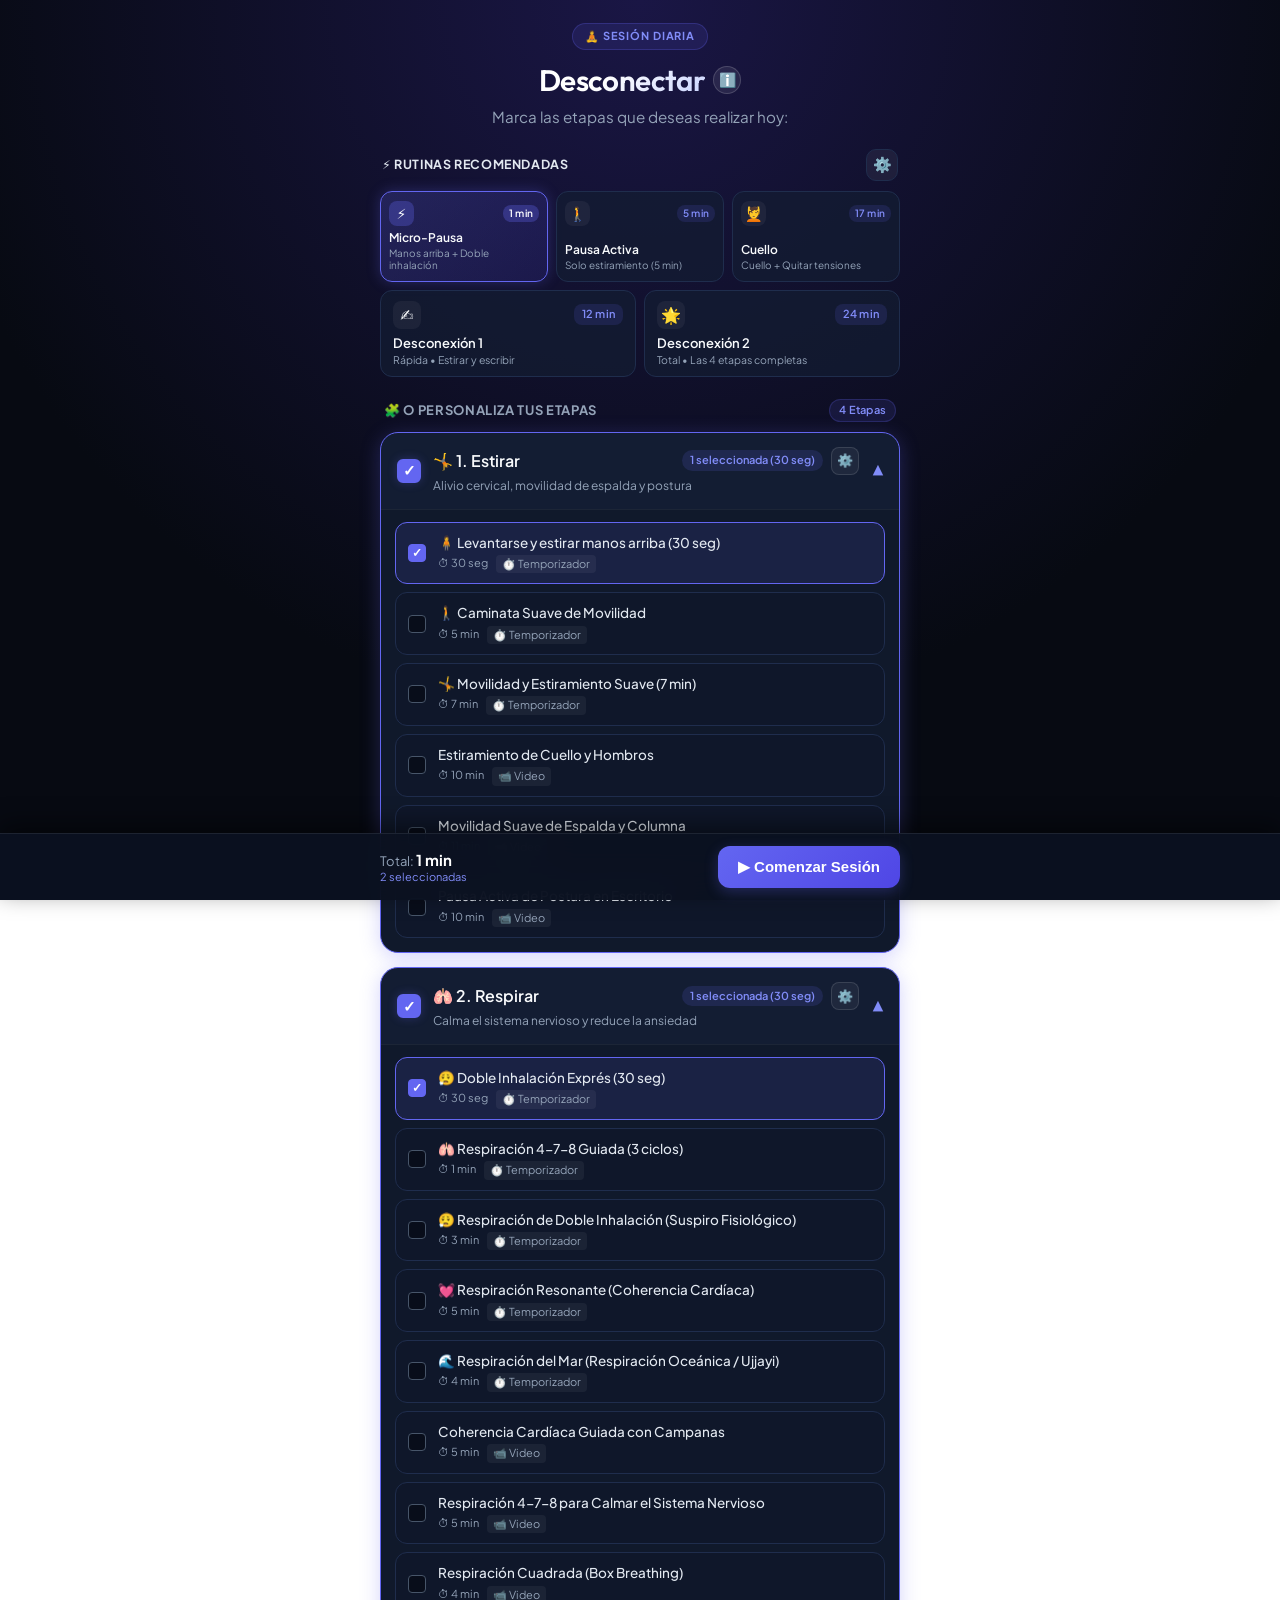
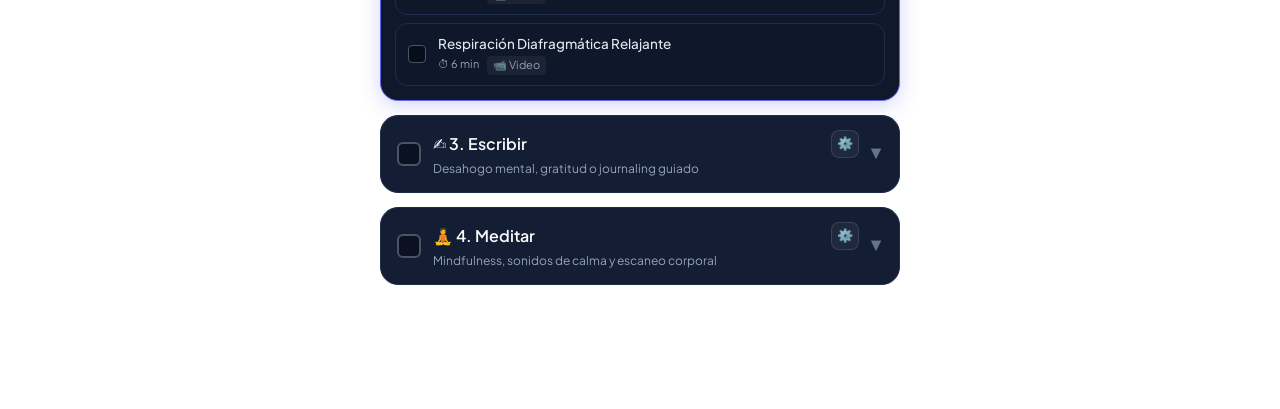
==== App_desconectar.html @ 794120a4 "v3 3 columnas + titulo" ====
<!DOCTYPE html>
<html lang="es">
<head>
  <meta charset="UTF-8">
  <meta name="viewport" content="width=device-width, initial-scale=1.0, maximum-scale=1.0, user-scalable=no">
  <!-- Política de Referrer para evitar el Error 153 de YouTube -->
  <meta name="referrer" content="strict-origin-when-cross-origin">
  <title>Desconectar • Rutina en 4 Etapas</title>
  
  <!-- Progressive Web App (PWA) Manifest & Metas -->
  <link rel="manifest" href="manifest.json">
  <meta name="theme-color" content="#6366f1">
  <meta name="mobile-web-app-capable" content="yes">
  <meta name="application-name" content="Desconectar">
  
  <!-- Soporte iOS Safari PWA -->
  <meta name="apple-mobile-web-app-capable" content="yes">
  <meta name="apple-mobile-web-app-status-bar-style" content="black-translucent">
  <meta name="apple-mobile-web-app-title" content="Desconectar">
  <link rel="apple-touch-icon" href="icons/icon-192.png">
  <link rel="icon" type="image/svg+xml" href="icons/icon.svg">
  <link rel="alternate icon" type="image/png" href="icons/icon-192.png">
  
  <!-- Fuentes Google -->
  <link rel="preconnect" href="https://fonts.googleapis.com">
  <link rel="preconnect" href="https://fonts.gstatic.com" crossorigin>
  <link href="https://fonts.googleapis.com/css2?family=Outfit:wght@500;600;700&family=Plus+Jakarta+Sans:wght@400;500;600;700&display=swap" rel="stylesheet">
  
  <!-- Estilos Mobile First -->
  <link rel="stylesheet" href="styles.css">
</head>
<body>

  <div class="app-container">

    <!-- AVISO DE PROTOCOLO LOCAL (PREVIENE ERROR 153) -->
    <div id="protocol-banner" class="banner-warning">
      <strong>💡 Tip para YouTube sin Error 153:</strong>
      <div style="margin-top: 3px;">
        Para reproducir videos sin bloqueos, inicia la app desde <code>iniciar_app.bat</code> (servidor en <code>http://localhost:3000</code>).
      </div>
    </div>

    <!-- PASO 1: CONSTRUCTOR EN 4 ETAPAS (MOBILE FIRST) -->
    <div id="builder-section">
      <div class="header">
        <div class="header-badge">🧘 Sesión Diaria</div>
        <div class="header-title-row">
          <h1>Desconectar</h1>
          <button class="btn-info-circle" onclick="openScientificInfoModal()" title="¿Por qué desconectar así? Conoce la ciencia" aria-label="Información científica">ℹ️</button>
        </div>
        <p>Marca las etapas que deseas realizar hoy:</p>
      </div>

      <!-- SECCIÓN DE RECOMENDACIONES (PRESETS RÁPIDOS) -->
      <div class="presets-box">
        <div class="presets-header">
          <span class="presets-title">⚡ Rutinas recomendadas</span>
          <button class="btn-presets-gear" onclick="openManageRoutinesModal()" title="Gestionar y borrar rutinas guardadas" aria-label="Gestionar rutinas">
            ⚙️
          </button>
        </div>
        <div class="presets-grid" id="presets-grid">
          <!-- 1. Micro-Pausa (1 min) -->
          <div class="preset-card preset-col-3 active" onclick="applyPreset('micro')" id="preset-micro">
            <div class="preset-card-top">
              <span class="preset-icon">⚡</span>
              <span class="preset-time-pill">1 min</span>
            </div>
            <div class="preset-card-body">
              <div class="preset-name">Micro-Pausa</div>
              <div class="preset-desc">Manos arriba + Doble inhalación</div>
            </div>
          </div>

          <!-- 2. Pausa Activa (5 min) -->
          <div class="preset-card preset-col-3" onclick="applyPreset('walk')" id="preset-walk">
            <div class="preset-card-top">
              <span class="preset-icon">🚶</span>
              <span class="preset-time-pill">5 min</span>
            </div>
            <div class="preset-card-body">
              <div class="preset-name">Pausa Activa</div>
              <div class="preset-desc">Solo estiramiento (5 min)</div>
            </div>
          </div>

          <!-- 3. Cuello (17 min) -->
          <div class="preset-card preset-col-3" onclick="applyPreset('neck')" id="preset-neck">
            <div class="preset-card-top">
              <span class="preset-icon">💆</span>
              <span class="preset-time-pill">17 min</span>
            </div>
            <div class="preset-card-body">
              <div class="preset-name">Cuello</div>
              <div class="preset-desc">Cuello + Quitar tensiones</div>
            </div>
          </div>

          <!-- 4. Desconexión 1 (12 min) -->
          <div class="preset-card preset-col-2" onclick="applyPreset('quick_disconnect')" id="preset-quick_disconnect">
            <div class="preset-card-top">
              <span class="preset-icon">✍️</span>
              <span class="preset-time-pill">12 min</span>
            </div>
            <div class="preset-card-body">
              <div class="preset-name">Desconexión 1</div>
              <div class="preset-desc">Rápida • Estirar y escribir</div>
            </div>
          </div>

          <!-- 5. Desconexión 2 (24 min) -->
          <div class="preset-card preset-col-2" onclick="applyPreset('complete')" id="preset-complete">
            <div class="preset-card-top">
              <span class="preset-icon">🌟</span>
              <span class="preset-time-pill">24 min</span>
            </div>
            <div class="preset-card-body">
              <div class="preset-name">Desconexión 2</div>
              <div class="preset-desc">Total • Las 4 etapas completas</div>
            </div>
          </div>

          <!-- CONTENEDOR DINÁMICO DE RUTINAS PERSONALIZADAS -->
          <div id="custom-presets-container" style="display: contents;"></div>
        </div>
      </div>

      <!-- SECCIÓN: CONFIGURACIÓN PASO A PASO -->
      <div class="stages-section-header">
        <div class="stages-section-title-wrap">
          <span class="stages-section-title">🧩 O personaliza tus etapas</span>
        </div>
        <span class="stages-section-badge">4 Etapas</span>
      </div>

      <!-- Las 4 Etapas en orden estricto -->
      <div class="stages-list">

        <!-- ETAPA 1: ESTIRAR -->
        <div class="stage-card" id="card-stage-estirar">
          <div class="stage-header" onclick="toggleStage('estirar')">
            <input type="checkbox" class="stage-checkbox" id="check-stage-estirar" onclick="event.stopPropagation(); onStageCheckboxClick('estirar')">
            <div class="stage-info">
              <div class="stage-title-row">
                <span class="stage-title">🤸 1. Estirar</span>
                <div class="stage-header-actions">
                  <span class="stage-summary-badge" id="badge-estirar">0 min</span>
                  <button class="stage-gear-btn" onclick="event.stopPropagation(); openStageLibraryModal('estirar')" title="Biblioteca y opciones de Estirar" aria-label="Biblioteca de Estirar">⚙️</button>
                </div>
              </div>
              <div class="stage-desc">Alivio cervical, movilidad de espalda y postura</div>
            </div>
            <span class="chevron-icon">▼</span>
          </div>
          <div class="stage-body">
            <div class="options-list" id="options-estirar"></div>
          </div>
        </div>

        <!-- ETAPA 2: RESPIRAR -->
        <div class="stage-card" id="card-stage-respirar">
          <div class="stage-header" onclick="toggleStage('respirar')">
            <input type="checkbox" class="stage-checkbox" id="check-stage-respirar" onclick="event.stopPropagation(); onStageCheckboxClick('respirar')">
            <div class="stage-info">
              <div class="stage-title-row">
                <span class="stage-title">🫁 2. Respirar</span>
                <div class="stage-header-actions">
                  <span class="stage-summary-badge" id="badge-respirar">0 min</span>
                  <button class="stage-gear-btn" onclick="event.stopPropagation(); openStageLibraryModal('respirar')" title="Biblioteca y opciones de Respirar" aria-label="Biblioteca de Respirar">⚙️</button>
                </div>
              </div>
              <div class="stage-desc">Calma el sistema nervioso y reduce la ansiedad</div>
            </div>
            <span class="chevron-icon">▼</span>
          </div>
          <div class="stage-body">
            <div class="options-list" id="options-respirar"></div>
          </div>
        </div>

        <!-- ETAPA 3: ESCRIBIR (HÍBRIDO: BLOC ZEN O VIDEO) -->
        <div class="stage-card" id="card-stage-escribir">
          <div class="stage-header" onclick="toggleStage('escribir')">
            <input type="checkbox" class="stage-checkbox" id="check-stage-escribir" onclick="event.stopPropagation(); onStageCheckboxClick('escribir')">
            <div class="stage-info">
              <div class="stage-title-row">
                <span class="stage-title">✍️ 3. Escribir</span>
                <div class="stage-header-actions">
                  <span class="stage-summary-badge" id="badge-escribir">0 min</span>
                  <button class="stage-gear-btn" onclick="event.stopPropagation(); openStageLibraryModal('escribir')" title="Biblioteca y opciones de Escribir" aria-label="Biblioteca de Escribir">⚙️</button>
                </div>
              </div>
              <div class="stage-desc">Desahogo mental, gratitud o journaling guiado</div>
            </div>
            <span class="chevron-icon">▼</span>
          </div>
          <div class="stage-body">
            <div class="options-list" id="options-escribir"></div>
          </div>
        </div>

        <!-- ETAPA 4: MEDITAR -->
        <div class="stage-card" id="card-stage-meditar">
          <div class="stage-header" onclick="toggleStage('meditar')">
            <input type="checkbox" class="stage-checkbox" id="check-stage-meditar" onclick="event.stopPropagation(); onStageCheckboxClick('meditar')">
            <div class="stage-info">
              <div class="stage-title-row">
                <span class="stage-title">🧘 4. Meditar</span>
                <div class="stage-header-actions">
                  <span class="stage-summary-badge" id="badge-meditar">0 min</span>
                  <button class="stage-gear-btn" onclick="event.stopPropagation(); openStageLibraryModal('meditar')" title="Biblioteca y opciones de Meditar" aria-label="Biblioteca de Meditar">⚙️</button>
                </div>
              </div>
              <div class="stage-desc">Mindfulness, sonidos de calma y escaneo corporal</div>
            </div>
            <span class="chevron-icon">▼</span>
          </div>
          <div class="stage-body">
            <div class="options-list" id="options-meditar"></div>
          </div>
        </div>

      </div>
    </div>

    <!-- PASO 2: REPRODUCTOR Y ZONA ZEN -->
    <div id="player-section">
      <div class="player-header">
        <div>
          <span id="step-counter" class="badge-step">Etapa 1 de 4</span>
          <h3 id="current-title" style="margin:4px 0 0; font-size:1.15rem; color:#fff;">Cargando...</h3>
        </div>
        <button class="btn btn-secondary" onclick="backToBuilder()" style="padding:6px 10px; font-size:12px;">✕ Salir</button>
      </div>

      <!-- CASO A: REPRODUCTOR DE VIDEO (Estirar, Respirar, Meditar, Video Journaling) -->
      <div class="video-wrapper" id="video-wrapper-box">
        <!-- Overlay de Pausa -->
        <div id="pause-overlay" onclick="togglePlay()">
          <div class="breathing-circle"></div>
          <h3 style="margin:0 0 6px; font-size:1.25rem;">Práctica en pausa</h3>
          <p style="color:var(--text-muted); margin:0 0 16px; font-size:13px; max-width:280px;">
            Inhala calma, exhala tensión. Tómate tu tiempo.
          </p>
          <button class="btn" style="padding:10px 18px; font-size:13px;">▶ Continuar práctica</button>
        </div>

        <!-- Overlay de Transición -->
        <div id="transition-overlay">
          <span style="font-size:11px; background:#3730a3; padding:2px 8px; border-radius:10px; margin-bottom:8px;">✨ Completado</span>
          <h2 id="next-up-text" style="font-size:1.2rem; margin:0 0 14px;">Siguiente etapa...</h2>
          <div style="display:flex; gap:8px;">
            <button class="btn" id="transition-next-btn" onclick="nextStep()" style="padding:9px 16px; font-size:13px;">Empezar ahora ⏭</button>
            <button class="btn btn-secondary" onclick="addBreakTime()" style="padding:9px 12px; font-size:13px;">+30s ⏸</button>
          </div>
        </div>

        <!-- Overlay de Error YouTube -->
        <div id="error-overlay">
          <h4 style="color:#f87171; margin-bottom:6px;">⚠️ Video no disponible</h4>
          <p id="error-desc" style="color:#cbd5e1; font-size:12px; margin-bottom:12px;">
            Este video no permite reproducción embebida o requiere servidor local.
          </p>
          <div style="display:flex; gap:8px;">
            <button class="btn" onclick="skipErrorVideo()" style="padding:8px 14px; font-size:12px;">Saltar ⏭</button>
            <a id="error-youtube-link" class="btn btn-secondary" href="#" target="_blank" style="padding:8px 14px; font-size:12px;">Abrir en YouTube ↗</a>
          </div>
        </div>

        <div id="youtube-iframe-container"></div>
      </div>

      <!-- CASO B: BLOC DE NOTAS ZEN (Para opciones de Escritura en pantalla) -->
      <div id="zen-notepad-wrapper">
        <div class="notepad-header">
          <div class="notepad-prompt-title" id="notepad-title">✍️ Descarga Mental</div>
          <div class="notepad-prompt-desc" id="notepad-desc">Escribe todo lo que ronda en tu cabeza para vaciar tensiones y soltar el día.</div>
        </div>

        <div class="notepad-timer-bar">
          <span id="notepad-time-left">⏱ Tiempo restante: 05:00</span>
          <span id="notepad-words-count">0 palabras</span>
        </div>

        <textarea id="zen-text-input" class="zen-textarea" placeholder="Escribe aquí con total libertad... Nadie más puede leer esto."></textarea>

        <div class="notepad-actions">
          <div class="notepad-tools">
            <button class="btn-icon" onclick="copyNotepadText()" title="Copiar texto">📋 Copiar</button>
            <button class="btn-icon" onclick="downloadNotepadText()" title="Guardar como archivo">💾 Guardar</button>
            <button class="btn-icon" onclick="clearNotepadText()" title="Soltar y vaciar" style="color:#f87171;">🕊️ Soltar</button>
          </div>
          <button class="btn" onclick="nextStep()" style="padding:8px 14px; font-size:13px;">Listo, siguiente ⏭</button>
        </div>
      </div>

      <!-- CASO C: ZONA DE TEMPORIZADOR ZEN (Caminata, Levantarse, Meditación caminando, etc.) -->
      <div id="zen-timer-wrapper">
        <div class="timer-zen-circle" id="timer-zen-circle">
          <span class="timer-zen-icon" id="timer-icon">🚶</span>
          <div class="timer-zen-digits" id="timer-digits">05:00</div>
          <span class="timer-zen-state" id="timer-state-label">En curso</span>
        </div>
        <div class="timer-instructions-card">
          <h4 id="timer-activity-title" style="margin:0 0 6px; color:#fff; font-size:1.1rem;">Caminata Consciente</h4>
          <p id="timer-activity-desc" style="margin:0; font-size:13px; color:#cbd5e1; line-height:1.45;">
            Ponte de pie. Camina despacio a paso consciente por la habitación o la oficina, balancea tus brazos y suelta las piernas.
          </p>
        </div>
      </div>

      <!-- Barra de tiempo (video, temporizador o escritura) -->
      <div class="progress-container" onclick="seekVideo(event)">
        <div class="progress-bar" id="progress-bar"></div>
      </div>

      <!-- Controles inferiores -->
      <div class="controls">
        <div class="ctrl-group">
          <button class="btn-icon" onclick="prevStep()" title="Anterior">⏮</button>
          <button class="btn-icon" id="seek-back-btn" onclick="seekRelative(-10)" title="Retroceder 10s">↺ 10s</button>
          <button class="btn" id="play-pause-btn" onclick="togglePlay()" style="padding:8px 16px;">⏸ Pausar</button>
          <button class="btn-icon" id="seek-fwd-btn" onclick="seekRelative(10)" title="Adelantar 10s">10s ↻</button>
          <button class="btn-icon" onclick="nextStep()" title="Siguiente">⏭</button>
        </div>

        <div class="ctrl-group">
          <span id="time-display" style="font-size:13px; color:var(--text-muted); font-variant-numeric:tabular-nums;">00:00 / 00:00</span>
        </div>

        <div class="ctrl-group" id="video-extra-controls">
          <button class="btn-icon" id="mute-btn" onclick="toggleMute()" title="Silenciar">🔊</button>
          <button class="btn-icon" onclick="toggleFullscreen()" title="Pantalla completa">⛶</button>
        </div>
      </div>
    </div>

  </div> <!-- Fin app-container -->
 
  <!-- MODAL: GESTIÓN DE RUTINAS PERSONALIZADAS -->
  <div id="manage-routines-modal" class="modal-overlay" onclick="closeManageRoutinesModal(event)">
    <div class="modal-box" onclick="event.stopPropagation()">
      <div class="modal-header">
        <div style="display:flex; align-items:center; gap:8px;">
          <span style="font-size:18px;">⚙️</span>
          <h3 style="margin:0; font-size:1.1rem; color:#fff;">Gestionar Rutinas</h3>
        </div>
        <button class="modal-close-icon" onclick="closeManageRoutinesModal()">✕</button>
      </div>
      
      <!-- Ajustes generales de rutina: Medición de mejora e Instalación PWA -->
      <div class="modal-body" style="padding-bottom:4px; display:flex; flex-direction:column; gap:8px;">
        <div class="setting-toggle-box" style="margin-bottom:0;">
          <div class="setting-toggle-info">
            <div class="setting-toggle-title">📊 Medición de mejora</div>
            <div class="setting-toggle-desc">Pregunta del 1 al 10 antes y después para ver el impacto de tu rutina.</div>
          </div>
          <label class="switch" for="check-measure-improvement" title="Activar medición antes/después">
            <input type="checkbox" id="check-measure-improvement" onchange="toggleMeasureImprovement(this.checked)">
            <span class="slider"></span>
          </label>
        </div>

        <div class="setting-toggle-box" id="pwa-install-modal-box" style="margin-bottom:0;">
          <div class="setting-toggle-info">
            <div class="setting-toggle-title">📲 Instalar Aplicación</div>
            <div class="setting-toggle-desc">Añade Desconectar a tu pantalla de inicio o escritorio para acceder en 1 toque.</div>
          </div>
          <button id="btn-pwa-install" class="btn btn-secondary" onclick="promptInstallApp()" style="padding:6px 12px; font-size:12px; white-space:nowrap; flex-shrink:0;">
            📲 Instalar
          </button>
        </div>
      </div>

      <div class="modal-body" id="manage-routines-body" style="padding-top:6px;">
        <!-- Contenido dinámico -->
      </div>
      <div class="modal-footer">
        <button class="btn btn-secondary" onclick="closeManageRoutinesModal()" style="width:100%; padding:9px 12px; font-size:13px;">Cerrar</button>
      </div>
    </div>
  </div>

  <!-- BARRA STICKY INFERIOR (MOBILE FIRST) -->
  <div class="bottom-sticky-bar" id="bottom-sticky-bar">
    <div class="bottom-bar-inner">
      <div class="bottom-summary-text">
        <div>Total: <strong id="bottom-total-time">0 min</strong></div>
        <div style="font-size:11px; color:#818cf8;"><span id="bottom-total-count">0</span> seleccionadas</div>
      </div>
      <div class="bottom-bar-actions">
        <button class="btn-diskette-save" id="btn-save-sticky" onclick="onSaveStickyClick()" title="Guardar como rutina" aria-label="Guardar rutina">
          💾
        </button>
        <button class="btn" id="start-btn" onclick="startRoutine()" disabled>
          ▶ Comenzar Sesión
        </button>
      </div>
    </div>
  </div>

  <!-- MODAL: BIBLIOTECA DE ETAPA -->
  <div class="modal-overlay" id="stage-library-modal" onclick="closeStageLibraryModal(event)">
    <div class="modal-box" onclick="event.stopPropagation()">
      <div class="modal-header">
        <div style="display:flex; align-items:center; gap:8px;">
          <span style="font-size:18px;">⚙️</span>
          <h3 id="library-modal-title" style="margin:0; font-size:1.05rem; color:#fff;">Biblioteca de Etapa</h3>
        </div>
        <button class="modal-close-icon" onclick="closeStageLibraryModal()">✕</button>
      </div>
      <div class="modal-body">
        <p class="library-subtitle">Activa/desactiva qué prácticas se muestran, o ajusta su posición con los 6 puntos (⋮⋮):</p>
        <div class="library-items-list" id="library-items-list">
          <!-- Items dinámicos con checkboxes -->
        </div>
        <button class="library-btn-add" id="library-btn-add" onclick="openAddPracticeModal()">
          ➕ Añadir otro video de YouTube o práctica
        </button>
      </div>
      <div class="modal-footer" style="display:flex; align-items:center; justify-content:space-between; gap:10px;">
        <button type="button" class="btn-library-reset" onclick="resetStageDefaults()" title="Restablecer orden y visibilidad originales de esta etapa">
          🔄 Valores por defecto
        </button>
        <button class="btn btn-secondary" onclick="closeStageLibraryModal()" style="padding:8px 18px; font-size:13px;">Listo</button>
      </div>
    </div>
  </div>

  <!-- MODAL: INFORMACIÓN CIENTÍFICA (¿POR QUÉ DESCONECTAR ASÍ?) -->
  <div class="modal-overlay" id="scientific-info-modal" onclick="closeScientificInfoModal(event)">
    <div class="modal-box science-modal-box" onclick="event.stopPropagation()">
      <div class="modal-header">
        <div style="display:flex; align-items:center; gap:8px;">
          <span style="font-size:20px;">ℹ️</span>
          <h3 style="margin:0; font-size:1.1rem; color:#fff;">¿Por qué desconectar así?</h3>
        </div>
        <button class="modal-close-icon" onclick="closeScientificInfoModal()">✕</button>
      </div>
      <div class="modal-body">
        <div class="science-intro">
          <strong>La ciencia de la desaceleración escalonada:</strong> Pasar del modo de alta exigencia mental (cortisol, pantallas y alerta) al descanso profundo requiere una transición neurobiológica por fases. Cada etapa prepara al cuerpo y a la mente para la siguiente:
        </div>
        <div class="science-cards-list">
          <div class="science-card">
            <div class="science-card-header">
              <span style="font-size:18px;">🤸</span>
              <span class="science-card-title">1. Estirar</span>
              <span class="science-card-badge">Descarga Somática</span>
            </div>
            <div class="science-card-body">
              <strong>Libera el tono muscular defensivo.</strong> Horas frente a pantallas generan microtensiones reflejas en cuello, hombros y mandíbula. El estiramiento envía señales propioceptivas al sistema nervioso central comunicando seguridad física, reduciendo la adrenalina.
            </div>
          </div>

          <div class="science-card">
            <div class="science-card-header">
              <span style="font-size:18px;">🫁</span>
              <span class="science-card-title">2. Respirar</span>
              <span class="science-card-badge">Regulación Vagal</span>
            </div>
            <div class="science-card-body">
              <strong>Activa el freno parasimpático.</strong> La exhalación prolongada (como 4-7-8) y la respiración resonante (~6 respiraciones por minuto) estimulan directamente el nervio vago. Esto eleva la Variabilidad de la Frecuencia Cardíaca (HRV) y desacelera el ritmo cardíaco.
            </div>
          </div>

          <div class="science-card">
            <div class="science-card-header">
              <span style="font-size:18px;">✍️</span>
              <span class="science-card-title">3. Escribir</span>
              <span class="science-card-badge">Cierre Cognitivo</span>
            </div>
            <div class="science-card-body">
              <strong>Frena el Efecto Zeigarnik y la rumiación.</strong> El cerebro humano retiene en bucle tareas incompletas y preocupaciones. Al volcarlas en papel o agradecer, la corteza prefrontal "da por cerrada la sesión", disminuyendo la fatiga decisional.
            </div>
          </div>

          <div class="science-card">
            <div class="science-card-header">
              <span style="font-size:18px;">🧘</span>
              <span class="science-card-title">4. Meditar / NSDR</span>
              <span class="science-card-badge">Ondas Alfa & Theta</span>
            </div>
            <div class="science-card-body">
              <strong>Restauración cerebral profunda.</strong> Prácticas como Yoga Nidra o NSDR silencian la Red Neuronal por Defecto (DMN) y reponen dopamina. El cerebro entra en frecuencias lentas que restauran la lucidez o facilitan el sueño.
            </div>
          </div>
        </div>
        <div class="science-footer-tip">
          💡 <strong>Personalizable:</strong> Haz la secuencia completa de 4 etapas o elige solo las que necesites hoy. Incluso una micro-pausa de 2 minutos produce un cambio neurológico medible.
        </div>
      </div>
      <div class="modal-footer">
        <button class="btn btn-secondary" onclick="closeScientificInfoModal()" style="width:100%; padding:9px 12px; font-size:13px;">Entendido</button>
      </div>
    </div>
  </div>

  <!-- MODAL: ZEN PROMPT (SIN PROMPT NATIVO) -->
  <div class="modal-overlay" id="zen-prompt-modal" onclick="cancelZenPrompt(event)">
    <div class="modal-box" style="max-width:380px;" onclick="event.stopPropagation()">
      <div class="modal-header">
        <h3 id="zen-prompt-title" style="margin:0; font-size:1.05rem; color:#fff;">Título</h3>
        <button class="modal-close-icon" onclick="cancelZenPrompt()">✕</button>
      </div>
      <div class="modal-body">
        <p id="zen-prompt-subtitle" style="font-size:12.5px; color:var(--text-muted); margin:0 0 12px;"></p>
        <div class="zen-dialog-input-group">
          <input type="text" id="zen-prompt-input" class="zen-dialog-input" autocomplete="off">
        </div>
        <div class="zen-dialog-buttons">
          <button class="zen-dialog-btn zen-dialog-btn-cancel" onclick="cancelZenPrompt()">Cancelar</button>
          <button class="zen-dialog-btn zen-dialog-btn-confirm" id="zen-prompt-confirm-btn" onclick="confirmZenPrompt()">Guardar</button>
        </div>
      </div>
    </div>
  </div>

  <!-- MODAL: ZEN CONFIRM (SIN CONFIRM NATIVO) -->
  <div class="modal-overlay" id="zen-confirm-modal" onclick="resolveZenConfirm(false, event)">
    <div class="modal-box" style="max-width:380px;" onclick="event.stopPropagation()">
      <div class="modal-header">
        <h3 id="zen-confirm-title" style="margin:0; font-size:1.05rem; color:#fff;">Confirmación</h3>
        <button class="modal-close-icon" onclick="resolveZenConfirm(false)">✕</button>
      </div>
      <div class="modal-body">
        <p id="zen-confirm-message" style="font-size:13px; color:#cbd5e1; margin:0 0 16px; line-height:1.45;"></p>
        <div class="zen-dialog-buttons">
          <button class="zen-dialog-btn zen-dialog-btn-cancel" onclick="resolveZenConfirm(false)">Cancelar</button>
          <button class="zen-dialog-btn zen-dialog-btn-danger" id="zen-confirm-btn" onclick="resolveZenConfirm(true)">Aceptar</button>
        </div>
      </div>
    </div>
  </div>

  <!-- MODAL: AÑADIR PRÁCTICA / VIDEO A LA ETAPA -->
  <div class="modal-overlay" id="add-practice-modal" onclick="closeAddPracticeModal(event)">
    <div class="modal-box" style="max-width:420px;" onclick="event.stopPropagation()">
      <div class="modal-header">
        <h3 id="add-practice-title" style="margin:0; font-size:1.05rem; color:#fff;">Añadir Práctica</h3>
        <button class="modal-close-icon" onclick="closeAddPracticeModal()">✕</button>
      </div>
      <div class="modal-body">
        <div class="zen-dialog-input-group">
          <label class="zen-dialog-label" for="add-input-title">Nombre de la práctica:</label>
          <input type="text" id="add-input-title" class="zen-dialog-input" placeholder="Ej. Estiramiento de espalda baja">
        </div>
        <div class="zen-dialog-input-group">
          <label class="zen-dialog-label" for="add-input-type">Tipo de práctica:</label>
          <select id="add-input-type" class="zen-dialog-select" onchange="onAddTypeChange()">
            <option value="youtube">📹 Video de YouTube</option>
            <option value="timer">⏱️ Temporizador de Actividad</option>
            <option value="writing">📝 Bloc Zen de Escritura</option>
          </select>
        </div>
        <div class="zen-dialog-input-group" id="group-add-url">
          <label class="zen-dialog-label" for="add-input-url">Enlace o ID de YouTube:</label>
          <input type="text" id="add-input-url" class="zen-dialog-input" placeholder="https://www.youtube.com/watch?v=...">
        </div>
        <div class="zen-dialog-input-group" id="group-add-instructions" style="display:none;">
          <label class="zen-dialog-label" for="add-input-instructions">Instrucciones / Consigna:</label>
          <input type="text" id="add-input-instructions" class="zen-dialog-input" placeholder="Ej. Camina despacio y respira...">
        </div>
        <div class="zen-dialog-input-group">
          <label class="zen-dialog-label" for="add-input-duration">Duración estimada (minutos):</label>
          <input type="number" id="add-input-duration" class="zen-dialog-input" value="5" min="1" max="120">
        </div>
        <div class="zen-dialog-buttons">
          <button class="zen-dialog-btn zen-dialog-btn-cancel" onclick="closeAddPracticeModal()">Cancelar</button>
          <button class="zen-dialog-btn zen-dialog-btn-confirm" onclick="saveNewPracticeFromModal()">Guardar en Etapa</button>
        </div>
      </div>
    </div>
  </div>

  <!-- CONTENEDOR FLOTANTE DE NOTIFICACIONES TOAST -->
  <div id="zen-toast-container" class="zen-toast-container"></div>

  <!-- MODAL: MEDICIÓN DE MEJORA (SLIDER INTERACTIVO 1 AL 10) -->
  <div class="modal-overlay" id="mood-measure-modal" onclick="closeMoodModal(event)">
    <div class="modal-box" style="max-width:390px; text-align:center;" onclick="event.stopPropagation()">
      <div class="modal-header" style="justify-content:center;">
        <h3 id="mood-modal-title" style="margin:0; font-size:1.15rem; color:#fff;">¿Cómo te sientes?</h3>
      </div>
      <div class="modal-body">
        <p id="mood-modal-subtitle" style="font-size:13px; color:var(--text-muted); margin:0 0 14px;">
          Desliza para registrar tu nivel de calma o tensión actual:
        </p>

        <!-- Indicador central de número y estado emocional -->
        <div class="mood-slider-display">
          <div class="mood-slider-number" id="mood-slider-number">5</div>
          <div class="mood-slider-label" id="mood-slider-label">🟡 Estado neutral / equilibrado</div>
        </div>

        <!-- Slider de rango Zen -->
        <div class="mood-slider-container">
          <input type="range" id="mood-slider-input" min="1" max="10" value="5" step="1" 
                 oninput="onMoodSliderChange(this.value)" class="zen-range-slider" aria-label="Nivel de calma del 1 al 10">
          
          <!-- Números del 1 al 10 para pulsar directamente -->
          <div class="mood-slider-ticks" id="mood-slider-ticks">
            <span onclick="setMoodSliderVal(1)">1</span>
            <span onclick="setMoodSliderVal(2)">2</span>
            <span onclick="setMoodSliderVal(3)">3</span>
            <span onclick="setMoodSliderVal(4)">4</span>
            <span onclick="setMoodSliderVal(5)" class="active">5</span>
            <span onclick="setMoodSliderVal(6)">6</span>
            <span onclick="setMoodSliderVal(7)">7</span>
            <span onclick="setMoodSliderVal(8)">8</span>
            <span onclick="setMoodSliderVal(9)">9</span>
            <span onclick="setMoodSliderVal(10)">10</span>
          </div>
          <div class="mood-scale-labels" style="margin-top:8px;">
            <span>1 = Muy tenso / Agobiado</span>
            <span>10 = Plena calma / Paz</span>
          </div>
        </div>

        <div style="margin-top:18px;">
          <button class="btn" id="mood-slider-confirm-btn" onclick="confirmMoodSlider()" style="width:100%; padding:11px 18px; font-size:14px;">
            Continuar ➔
          </button>
        </div>
      </div>
    </div>
  </div>

  <!-- MODAL: CELEBRACIÓN DE RUTINA COMPLETADA -->
  <div class="modal-overlay" id="routine-completed-modal">
    <div class="modal-box completed-celebration-box" style="max-width:440px;" onclick="event.stopPropagation()">
      <div class="completed-icon-large">✨</div>
      <h2 class="completed-title">¡Muy bien, rutina realizada!</h2>
      <p class="completed-quote">“Cada paso te ayuda a tener una vida en calma.”</p>
      
      <!-- Contenedor dinámico de mejora si la medición estuvo activa -->
      <div id="completed-improvement-container" style="display:none; width:100%; margin-bottom:16px;"></div>

      <button class="btn" onclick="finishRoutineAndExit()" style="width:100%; padding:11px 18px; font-size:14px; margin-top:8px;">
        ✨ ¡Rutina completada!
      </button>
    </div>
  </div>

  <!-- SCRIPT OFICIAL YOUTUBE -->
  <script src="https://www.youtube.com/iframe_api"></script>

  <!-- LÓGICA DE LA APLICACIÓN -->
  <script src="app.js"></script>
</body>
</html>
---- styles.css ----
:root {
  --bg-dark: #070a12;
  --bg-surface: #0f172a;
  --card-bg: #131d33;
  --card-border: #1f2d4d;
  --card-hover: #1c2b4c;
  --primary: #6366f1;
  --primary-light: #818cf8;
  --primary-glow: rgba(99, 102, 241, 0.28);
  --accent: #10b981;
  --accent-glow: rgba(16, 185, 129, 0.25);
  --text-main: #f8fafc;
  --text-muted: #94a3b8;
  --text-sub: #64748b;
  --danger: #ef4444;
  --radius-lg: 18px;
  --radius-md: 12px;
  --radius-sm: 8px;
}

* {
  box-sizing: border-box;
  -webkit-tap-highlight-color: transparent;
}

/* ==========================================================================
   MOBILE FIRST BASE
   ========================================================================== */
body {
  font-family: 'Plus Jakarta Sans', system-ui, -apple-system, sans-serif;
  margin: 0;
  padding: 16px 14px 100px; /* Espacio inferior para la barra flotante */
  background: radial-gradient(circle at 50% 0%, #1a1645 0%, var(--bg-dark) 65%);
  background-attachment: fixed;
  color: var(--text-main);
  min-height: 100vh;
  line-height: 1.5;
}

.app-container {
  width: 100%;
  max-width: 520px; /* Ancho óptimo para móvil y centrado en pantallas grandes */
  margin: 0 auto;
}

h1, h2, h3, h4 {
  font-family: 'Outfit', sans-serif;
  font-weight: 600;
  letter-spacing: -0.02em;
  margin-top: 0;
}

/* Banner de advertencia para file:/// */
.banner-warning {
  display: none;
  background: rgba(245, 158, 11, 0.12);
  border: 1px solid rgba(245, 158, 11, 0.35);
  padding: 12px 14px;
  border-radius: var(--radius-md);
  margin-bottom: 16px;
  color: #fef3c7;
  font-size: 13px;
  line-height: 1.4;
  backdrop-filter: blur(8px);
}
.banner-warning code {
  background: rgba(0, 0, 0, 0.5);
  padding: 2px 5px;
  border-radius: 4px;
  color: #fbbf24;
  font-size: 12px;
}

/* Encabezado */
.header {
  text-align: center;
  margin-bottom: 20px;
  padding-top: 6px;
}
.header-badge {
  display: inline-flex;
  align-items: center;
  gap: 6px;
  font-size: 11px;
  font-weight: 700;
  text-transform: uppercase;
  letter-spacing: 0.08em;
  color: var(--primary-light);
  background: rgba(99, 102, 241, 0.12);
  border: 1px solid rgba(99, 102, 241, 0.25);
  padding: 4px 12px;
  border-radius: 20px;
  margin-bottom: 8px;
}
.header-title-row {
  display: flex;
  align-items: center;
  justify-content: center;
  gap: 8px;
  margin: 0 0 4px;
}
.header h1 {
  font-size: 1.85rem;
  margin: 0;
  background: linear-gradient(135deg, #ffffff 40%, #c7d2fe 100%);
  -webkit-background-clip: text;
  -webkit-text-fill-color: transparent;
}
.btn-info-circle {
  background: rgba(255, 255, 255, 0.08);
  border: 1px solid rgba(255, 255, 255, 0.16);
  color: #c7d2fe;
  font-size: 14px;
  width: 28px;
  height: 28px;
  border-radius: 50%;
  cursor: pointer;
  display: inline-flex;
  align-items: center;
  justify-content: center;
  transition: all 0.2s cubic-bezier(0.16, 1, 0.3, 1);
  padding: 0;
  line-height: 1;
  flex-shrink: 0;
}
.btn-info-circle:hover {
  background: rgba(99, 102, 241, 0.25);
  border-color: var(--primary-light);
  color: #fff;
  transform: scale(1.08);
}
.btn-info-circle:active {
  transform: scale(0.94);
}
.header p {
  color: var(--text-muted);
  margin: 0;
  font-size: 0.95rem;
}

/* ==========================================================================
   SECCIÓN DE RECOMENDACIONES (PRESETS RÁPIDOS) - RESPONSIVE & MOBILE FIRST
   ========================================================================== */
.presets-box {
  margin-bottom: 22px;
}

.presets-header {
  display: flex;
  justify-content: space-between;
  align-items: center;
  margin-bottom: 10px;
  gap: 8px;
  padding: 0 2px;
}

.presets-title {
  font-size: 12.5px;
  font-weight: 700;
  color: #e2e8f0;
  text-transform: uppercase;
  letter-spacing: 0.05em;
  display: flex;
  align-items: center;
  gap: 6px;
  white-space: nowrap;
}

.btn-presets-gear {
  background: rgba(255, 255, 255, 0.06);
  border: 1px solid var(--card-border);
  color: var(--text-muted);
  font-size: 15px;
  width: 32px;
  height: 32px;
  border-radius: 10px;
  cursor: pointer;
  display: flex;
  align-items: center;
  justify-content: center;
  transition: all 0.25s cubic-bezier(0.16, 1, 0.3, 1);
  flex-shrink: 0;
  line-height: 1;
}

.btn-presets-gear:hover {
  background: rgba(99, 102, 241, 0.2);
  border-color: var(--primary-light);
  color: #fff;
  transform: scale(1.05);
}

.btn-presets-gear:active {
  transform: scale(1.02);
}

.presets-grid {
  display: grid;
  grid-template-columns: repeat(6, minmax(0, 1fr));
  gap: 8px;
}

.preset-card {
  background: rgba(19, 29, 51, 0.7);
  border: 1px solid var(--card-border);
  border-radius: var(--radius-md);
  padding: 10px 11px;
  cursor: pointer;
  display: flex;
  flex-direction: column;
  justify-content: space-between;
  min-height: 84px;
  min-width: 0;
  transition: all 0.2s cubic-bezier(0.16, 1, 0.3, 1);
  user-select: none;
  position: relative;
}

.preset-card:hover {
  border-color: var(--primary-light);
  background: var(--card-hover);
  transform: translateY(-1px);
}

.preset-card:active {
  transform: scale(0.97);
}

.preset-card.active {
  border-color: var(--primary);
  background: linear-gradient(135deg, rgba(99, 102, 241, 0.22), rgba(79, 70, 229, 0.15));
  box-shadow: 0 0 14px var(--primary-glow);
}

/* Fila 1: 3 Tarjetas (Micro-Pausa, Pausa Activa, Cuello) -> span 2 cada una (2 x 3 = 6 cols) */
.preset-col-3 {
  grid-column: span 2;
  padding: 9px 8px;
  min-height: 84px;
}

.preset-col-3 .preset-card-top {
  margin-bottom: 4px;
}

.preset-col-3 .preset-icon {
  width: 25px;
  height: 25px;
  font-size: 14px;
}

.preset-col-3 .preset-time-pill {
  font-size: 10px;
  padding: 1px 6px;
}

.preset-col-3 .preset-name {
  font-size: 12px;
  font-weight: 600;
  line-height: 1.25;
}

.preset-col-3 .preset-desc {
  font-size: 10px;
  line-height: 1.25;
}

/* Fila 2: 2 Tarjetas (Desconexión 1, Desconexión 2) -> span 3 cada una (3 x 2 = 6 cols) */
.preset-col-2 {
  grid-column: span 3;
  padding: 10px 12px;
  min-height: 84px;
}

.preset-col-2 .preset-card-top {
  margin-bottom: 6px;
}

.preset-col-2 .preset-icon {
  width: 28px;
  height: 28px;
  font-size: 16px;
}

.preset-col-2 .preset-time-pill {
  font-size: 11px;
  padding: 2px 8px;
}

.preset-col-2 .preset-name {
  font-size: 13px;
  font-weight: 600;
  line-height: 1.25;
}

.preset-col-2 .preset-desc {
  font-size: 10.5px;
  line-height: 1.25;
}

/* Card Destacada de Ancho Completo (Para Desconexión Total: 5to preset armonioso) */
.preset-card.preset-card-featured {
  grid-column: span 2;
  flex-direction: row;
  align-items: center;
  justify-content: space-between;
  min-height: 60px;
  padding: 11px 14px;
  gap: 12px;
  background: linear-gradient(135deg, rgba(19, 29, 51, 0.85) 0%, rgba(28, 43, 76, 0.6) 100%);
  border: 1px solid rgba(99, 102, 241, 0.28);
}

.preset-card.preset-card-featured:hover {
  border-color: var(--primary-light);
  background: linear-gradient(135deg, rgba(28, 43, 76, 0.9) 0%, rgba(35, 54, 96, 0.7) 100%);
  transform: translateY(-1px);
}

.preset-card.preset-card-featured.active {
  border-color: var(--primary);
  background: linear-gradient(135deg, rgba(99, 102, 241, 0.28), rgba(79, 70, 229, 0.18));
  box-shadow: 0 0 16px var(--primary-glow);
}

.preset-featured-left {
  display: flex;
  align-items: center;
  gap: 10px;
  flex: 1;
  min-width: 0;
}

.preset-featured-left .preset-card-body {
  flex: 1;
  min-width: 0;
}

.preset-featured-right {
  display: flex;
  align-items: center;
  flex-shrink: 0;
}

.preset-card-top {
  display: flex;
  align-items: center;
  justify-content: space-between;
  width: 100%;
  margin-bottom: 6px;
}

.preset-icon {
  font-size: 16px;
  width: 28px;
  height: 28px;
  display: flex;
  align-items: center;
  justify-content: center;
  background: rgba(255, 255, 255, 0.05);
  border-radius: 8px;
  flex-shrink: 0;
}

.preset-card.active .preset-icon {
  background: rgba(99, 102, 241, 0.3);
}

.preset-time-pill {
  font-size: 11px;
  font-weight: 600;
  color: var(--primary-light);
  background: rgba(99, 102, 241, 0.14);
  padding: 2px 7px;
  border-radius: 8px;
  letter-spacing: 0.02em;
  white-space: nowrap;
}

.preset-card.active .preset-time-pill {
  background: rgba(99, 102, 241, 0.3);
  color: #fff;
}

.preset-card-body {
  width: 100%;
  min-width: 0;
}

.preset-name {
  font-size: 13px;
  font-weight: 600;
  color: #f8fafc;
  line-height: 1.25;
  word-break: break-word;
}

.preset-desc {
  font-size: 10.5px;
  color: var(--text-muted);
  margin-top: 2px;
  line-height: 1.25;
  word-break: break-word;
}

/* Tarjetas personalizadas dinámicas */
.preset-custom-card {
  border-style: dashed;
}

/* Si hay solo 1 rutina personalizada: se muestra horizontal a lo ancho (span 6) */
.preset-custom-card.custom-single {
  grid-column: span 6;
  flex-direction: row;
  align-items: center;
  justify-content: space-between;
  min-height: auto;
  padding: 10px 14px;
  gap: 12px;
}

/* Si hay 2 o más: se ajustan en 2 columnas (span 3 en la rejilla de 6) */
.preset-custom-card.custom-grid {
  grid-column: span 3;
  flex-direction: column;
  justify-content: space-between;
  min-height: 84px;
  padding: 10px 11px;
}

.preset-custom-main {
  display: flex;
  align-items: center;
  gap: 10px;
  min-width: 0;
  flex: 1;
}

.preset-custom-card .preset-content {
  min-width: 0;
  flex: 1;
}

.preset-custom-card .preset-name {
  font-size: 13px;
  font-weight: 600;
  line-height: 1.25;
  word-break: break-word;
}

.preset-custom-card .preset-desc {
  font-size: 10.5px;
  color: var(--text-muted);
  line-height: 1.3;
  margin-top: 2px;
  word-break: break-word;
}

.preset-badge-tag {
  font-size: 10px;
  font-weight: 700;
  text-transform: uppercase;
  background: rgba(16, 185, 129, 0.15);
  color: #6ee7b7;
  border: 1px solid rgba(16, 185, 129, 0.25);
  padding: 3px 8px;
  border-radius: 8px;
  letter-spacing: 0.05em;
  flex-shrink: 0;
  white-space: nowrap;
}

/* Botón al final de presets: Guardar rutina */
.btn-save-new-routine {
  width: 100%;
  margin-top: 10px;
  background: rgba(99, 102, 241, 0.1);
  border: 1px dashed rgba(99, 102, 241, 0.35);
  color: var(--primary-light);
  font-family: inherit;
  font-size: 12.5px;
  font-weight: 600;
  padding: 9px 14px;
  border-radius: var(--radius-md);
  cursor: pointer;
  display: flex;
  align-items: center;
  justify-content: center;
  gap: 6px;
  transition: all 0.2s cubic-bezier(0.16, 1, 0.3, 1);
}

.btn-save-new-routine:hover {
  background: rgba(99, 102, 241, 0.22);
  border-color: var(--primary);
  color: #ffffff;
  transform: translateY(-1px);
}

.btn-save-new-routine:active {
  transform: scale(0.98);
}

/* ==========================================================================
   MODAL PARA GESTIONAR Y BORRAR RUTINAS
   ========================================================================== */
.modal-overlay {
  display: none;
  position: fixed;
  inset: 0;
  background: rgba(7, 10, 18, 0.78);
  backdrop-filter: blur(8px);
  -webkit-backdrop-filter: blur(8px);
  z-index: 1000;
  align-items: center;
  justify-content: center;
  padding: 16px;
  animation: fadeIn 0.2s ease;
}

.modal-overlay.active {
  display: flex;
}

.modal-box {
  background: #111a2e;
  border: 1px solid var(--card-border);
  border-radius: var(--radius-lg);
  width: 100%;
  max-width: 400px;
  box-shadow: 0 20px 40px rgba(0, 0, 0, 0.6);
  overflow: hidden;
  animation: fadeIn 0.25s cubic-bezier(0.16, 1, 0.3, 1);
}

.modal-header {
  display: flex;
  align-items: center;
  justify-content: space-between;
  padding: 14px 18px;
  border-bottom: 1px solid rgba(255, 255, 255, 0.08);
}

.modal-close-icon {
  background: transparent;
  border: none;
  color: var(--text-muted);
  font-size: 16px;
  cursor: pointer;
  padding: 4px 8px;
  border-radius: 6px;
  transition: all 0.2s;
}

.modal-close-icon:hover {
  color: #fff;
  background: rgba(255, 255, 255, 0.1);
}

.modal-body {
  padding: 16px 18px;
  max-height: 60vh;
  overflow-y: auto;
}

.modal-footer {
  padding: 12px 18px;
  border-top: 1px solid rgba(255, 255, 255, 0.08);
  background: rgba(0, 0, 0, 0.2);
}

.manage-routine-row {
  display: flex;
  align-items: center;
  justify-content: space-between;
  padding: 10px 12px;
  background: rgba(19, 29, 51, 0.7);
  border: 1px solid var(--card-border);
  border-radius: var(--radius-md);
  margin-bottom: 8px;
  gap: 10px;
}

.manage-routine-row:last-child {
  margin-bottom: 0;
}

.manage-routine-details {
  min-width: 0;
  flex: 1;
}

.manage-routine-title {
  font-size: 13px;
  font-weight: 600;
  color: #f8fafc;
  line-height: 1.3;
  word-break: break-word;
}

.manage-routine-meta {
  font-size: 11px;
  color: var(--text-muted);
  margin-top: 2px;
}

.btn-delete-routine {
  background: rgba(239, 68, 68, 0.12);
  border: 1px solid rgba(239, 68, 68, 0.3);
  color: #f87171;
  font-size: 11px;
  font-weight: 600;
  padding: 6px 10px;
  border-radius: 8px;
  cursor: pointer;
  display: inline-flex;
  align-items: center;
  gap: 4px;
  flex-shrink: 0;
  transition: all 0.2s;
}

.btn-delete-routine:hover {
  background: rgba(239, 68, 68, 0.25);
  border-color: #ef4444;
  color: #fff;
}

.empty-routines-state {
  text-align: center;
  padding: 24px 12px;
  color: var(--text-muted);
  font-size: 13px;
  line-height: 1.5;
}

/* Adaptación suave en pantallas menores a 380px */
@media (max-width: 380px) {
  .presets-header {
    gap: 6px;
  }
  .presets-title {
    font-size: 11.5px;
  }
  .preset-col-3 {
    padding: 7px 5px;
  }
  .preset-col-3 .preset-name {
    font-size: 11px;
  }
  .preset-col-3 .preset-desc {
    font-size: 9.5px;
  }
  .preset-col-3 .preset-time-pill {
    font-size: 9.5px;
    padding: 1px 4px;
  }
  .preset-col-2 {
    padding: 8px 10px;
  }
  .preset-col-2 .preset-name {
    font-size: 12px;
  }
  .preset-col-2 .preset-desc {
    font-size: 10px;
  }
  .stages-section-title {
    font-size: 11.5px;
  }
}

/* ==========================================================================
   SEPARADOR Y TÍTULO DE SECCIÓN DE ETAPAS
   ========================================================================== */
.stages-section-header {
  display: flex;
  align-items: center;
  justify-content: space-between;
  margin: 22px 0 10px 0;
  padding: 0 4px;
}

.stages-section-title-wrap {
  display: flex;
  align-items: center;
  gap: 8px;
}

.stages-section-title {
  font-size: 13px;
  font-weight: 700;
  text-transform: uppercase;
  letter-spacing: 0.05em;
  color: var(--text-muted);
}

.stages-section-badge {
  font-size: 11px;
  color: var(--primary-light);
  background: rgba(99, 102, 241, 0.12);
  border: 1px solid rgba(99, 102, 241, 0.22);
  padding: 2px 9px;
  border-radius: 12px;
  font-weight: 600;
  letter-spacing: 0.02em;
}

/* ==========================================================================
   ETAPAS EN ORDEN (1. Estirar, 2. Respirar, 3. Escribir, 4. Meditar)
   ========================================================================== */
.stages-list {
  display: flex;
  flex-direction: column;
  gap: 14px;
  margin-bottom: 24px;
}

.stage-card {
  background: var(--card-bg);
  border: 1.5px solid var(--card-border);
  border-radius: var(--radius-lg);
  overflow: hidden;
  transition: all 0.25s cubic-bezier(0.16, 1, 0.3, 1);
}

.stage-card.active {
  border-color: var(--primary);
  box-shadow: 0 4px 20px var(--primary-glow);
}

/* Encabezado de la etapa (con Checkbox táctil) */
.stage-header {
  display: flex;
  align-items: center;
  padding: 14px 16px;
  cursor: pointer;
  user-select: none;
  gap: 12px;
  background: transparent;
  transition: background 0.2s;
}

.stage-header:active {
  background: rgba(255, 255, 255, 0.03);
}

/* Checkbox grande táctil */
.stage-checkbox {
  appearance: none;
  -webkit-appearance: none;
  width: 24px;
  height: 24px;
  border: 2px solid #475569;
  border-radius: 6px;
  background: #0b1120;
  cursor: pointer;
  display: grid;
  place-content: center;
  margin: 0;
  transition: all 0.2s;
  flex-shrink: 0;
}

.stage-checkbox:checked {
  background: var(--primary);
  border-color: var(--primary);
  box-shadow: 0 0 10px var(--primary-glow);
}

.stage-checkbox:checked::before {
  content: "✓";
  color: #fff;
  font-size: 15px;
  font-weight: 800;
  line-height: 1;
}

.stage-info {
  flex: 1;
}

.stage-title-row {
  display: flex;
  align-items: center;
  justify-content: space-between;
}

.stage-title {
  font-size: 16px;
  font-weight: 600;
  color: var(--text-main);
  display: flex;
  align-items: center;
  gap: 8px;
}

.stage-summary-badge {
  font-size: 11px;
  color: var(--primary-light);
  font-weight: 600;
  background: rgba(99, 102, 241, 0.15);
  padding: 2px 8px;
  border-radius: 12px;
  display: none;
}
.stage-card.active .stage-summary-badge {
  display: inline-block;
}

.stage-desc {
  font-size: 12px;
  color: var(--text-muted);
  margin-top: 2px;
}

.chevron-icon {
  font-size: 14px;
  color: var(--text-sub);
  transition: transform 0.25s;
}
.stage-card.active .chevron-icon {
  transform: rotate(180deg);
  color: var(--primary-light);
}

/* Contenido desplegable con las opciones */
.stage-body {
  display: none;
  padding: 0 14px 14px;
  border-top: 1px solid rgba(255, 255, 255, 0.05);
  background: rgba(0, 0, 0, 0.15);
}
.stage-card.active .stage-body {
  display: block;
  animation: fadeIn 0.25s ease;
}

.options-list {
  display: flex;
  flex-direction: column;
  gap: 8px;
  margin-top: 12px;
}

/* Opción individual seleccionable */
.option-item {
  display: flex;
  align-items: center;
  gap: 12px;
  background: #0f172a;
  border: 1px solid var(--card-border);
  padding: 10px 12px;
  border-radius: var(--radius-md);
  cursor: pointer;
  transition: all 0.2s;
}

.option-item:hover {
  background: #17233f;
  border-color: #3b4d75;
}

.option-item.selected {
  background: rgba(99, 102, 241, 0.12);
  border-color: var(--primary);
}

.option-checkbox {
  appearance: none;
  -webkit-appearance: none;
  width: 18px;
  height: 18px;
  border: 1.5px solid #475569;
  border-radius: 4px;
  background: #080d1a;
  cursor: pointer;
  display: grid;
  place-content: center;
  margin: 0;
  flex-shrink: 0;
  transition: all 0.15s;
}

.option-checkbox:checked {
  background: var(--primary);
  border-color: var(--primary);
}

.option-checkbox:checked::before {
  content: "✓";
  color: #fff;
  font-size: 12px;
  font-weight: 700;
}

.option-content {
  flex: 1;
  min-width: 0;
}

.option-title {
  font-size: 13.5px;
  font-weight: 500;
  color: #e2e8f0;
  white-space: nowrap;
  overflow: hidden;
  text-overflow: ellipsis;
}

.option-meta {
  display: flex;
  gap: 8px;
  font-size: 11px;
  color: var(--text-muted);
  margin-top: 2px;
}

.option-tag {
  background: rgba(255, 255, 255, 0.05);
  padding: 1px 6px;
  border-radius: 4px;
}

/* Botón de añadir práctica personalizada */
.add-custom-btn {
  margin-top: 10px;
  background: transparent;
  border: 1px dashed #334155;
  color: #94a3b8;
  width: 100%;
  padding: 8px;
  border-radius: var(--radius-sm);
  font-size: 12px;
  cursor: pointer;
  text-align: center;
  transition: all 0.2s;
}
.add-custom-btn:hover {
  border-color: var(--primary-light);
  color: var(--text-main);
  background: rgba(99, 102, 241, 0.08);
}

/* ==========================================================================
   BARRA FLOTANTE INFERIOR (STICKY FOOTER MOBILE)
   ========================================================================== */
.bottom-sticky-bar {
  position: fixed;
  bottom: 0;
  left: 0;
  right: 0;
  background: rgba(11, 17, 32, 0.94);
  backdrop-filter: blur(16px);
  border-top: 1px solid rgba(255, 255, 255, 0.08);
  padding: 12px 16px;
  z-index: 50;
  box-shadow: 0 -8px 24px rgba(0, 0, 0, 0.5);
}

.bottom-bar-inner {
  max-width: 520px;
  margin: 0 auto;
  display: flex;
  align-items: center;
  justify-content: space-between;
  gap: 14px;
}

.bottom-summary-text {
  font-size: 13px;
  color: var(--text-muted);
  line-height: 1.3;
}
.bottom-summary-text strong {
  color: #fff;
  font-size: 15px;
}

/* Botones principales */
.btn {
  background: linear-gradient(135deg, #6366f1, #4f46e5);
  color: white;
  border: none;
  padding: 12px 20px;
  border-radius: var(--radius-md);
  font-size: 15px;
  font-weight: 600;
  cursor: pointer;
  transition: all 0.2s;
  display: inline-flex;
  align-items: center;
  justify-content: center;
  gap: 8px;
  box-shadow: 0 4px 14px var(--primary-glow);
  touch-action: manipulation;
}

.btn:active {
  transform: scale(0.98);
}

.btn:disabled {
  background: #1e293b;
  color: #64748b;
  box-shadow: none;
  cursor: not-allowed;
  border: 1px solid #334155;
}

.btn-secondary {
  background: #1e293b;
  color: #e2e8f0;
  border: 1px solid var(--card-border);
  box-shadow: none;
}

.btn-secondary:active {
  background: #2b3952;
}

.btn-danger {
  background: rgba(239, 68, 68, 0.15);
  color: #f87171;
  border: 1px solid rgba(239, 68, 68, 0.3);
  box-shadow: none;
}

/* ==========================================================================
   PASO 2: REPRODUCTOR Y BLOC DE ESCRITURA ZEN
   ========================================================================== */
#player-section {
  display: none;
  background: var(--card-bg);
  padding: 16px;
  border-radius: var(--radius-lg);
  border: 1px solid var(--card-border);
  box-shadow: 0 15px 40px rgba(0, 0, 0, 0.6);
  animation: fadeIn 0.3s ease;
}

.player-header {
  display: flex;
  justify-content: space-between;
  align-items: center;
  margin-bottom: 12px;
  gap: 10px;
}

.badge-step {
  font-size: 11px;
  font-weight: 700;
  background: #312e81;
  color: #c7d2fe;
  padding: 3px 8px;
  border-radius: 12px;
  text-transform: uppercase;
}

/* Marco de Video 16:9 */
.video-wrapper {
  position: relative;
  width: 100%;
  aspect-ratio: 16/9;
  background: #000;
  border-radius: var(--radius-md);
  overflow: hidden;
  box-shadow: 0 8px 30px rgba(0, 0, 0, 0.5);
}

#youtube-iframe-container {
  width: 100%;
  height: 100%;
  position: absolute;
  inset: 0;
}

#youtube-iframe-container iframe {
  width: 100% !important;
  height: 100% !important;
  border: 0;
  display: block;
}

/* ==========================================================================
   BLOC ZEN INTERACTIVO (ETAPA 3: ESCRIBIR)
   ========================================================================== */
#zen-notepad-wrapper {
  display: none;
  width: 100%;
  background: linear-gradient(145deg, #0e1526, #090e1a);
  border: 1px solid var(--card-border);
  border-radius: var(--radius-md);
  padding: 18px 16px;
  box-shadow: inset 0 2px 8px rgba(0, 0, 0, 0.4);
}

.notepad-header {
  margin-bottom: 12px;
}

.notepad-prompt-title {
  font-size: 15px;
  font-weight: 600;
  color: #f1f5f9;
  margin-bottom: 4px;
}

.notepad-prompt-desc {
  font-size: 12.5px;
  color: var(--primary-light);
  line-height: 1.4;
}

.notepad-timer-bar {
  display: flex;
  justify-content: space-between;
  align-items: center;
  margin-bottom: 10px;
  font-size: 12px;
  color: var(--text-muted);
}

.zen-textarea {
  width: 100%;
  min-height: 180px;
  background: rgba(15, 23, 42, 0.85);
  border: 1px solid var(--card-border);
  border-radius: var(--radius-md);
  padding: 14px;
  color: #f8fafc;
  font-family: 'Plus Jakarta Sans', system-ui, sans-serif;
  font-size: 14.5px;
  line-height: 1.6;
  resize: vertical;
  box-sizing: border-box;
  outline: none;
  transition: border-color 0.2s;
}

.zen-textarea:focus {
  border-color: var(--primary-light);
}

.zen-textarea::placeholder {
  color: #475569;
  font-style: italic;
}

.notepad-actions {
  display: flex;
  justify-content: space-between;
  align-items: center;
  margin-top: 10px;
  flex-wrap: wrap;
  gap: 8px;
}

.notepad-tools {
  display: flex;
  gap: 6px;
}

/* ==========================================================================
   ZONA DE TEMPORIZADOR ZEN (Caminata, Levantarse, Meditación caminando)
   ========================================================================== */
#zen-timer-wrapper {
  display: none;
  width: 100%;
  background: linear-gradient(145deg, #0e1526, #090e1a);
  border: 1px solid var(--card-border);
  border-radius: var(--radius-md);
  padding: 24px 16px;
  text-align: center;
}

.timer-zen-circle {
  width: 160px;
  height: 160px;
  margin: 0 auto 16px;
  border-radius: 50%;
  background: radial-gradient(circle, rgba(99, 102, 241, 0.18) 0%, transparent 72%);
  border: 2px solid var(--primary-light);
  display: flex;
  flex-direction: column;
  align-items: center;
  justify-content: center;
  box-shadow: 0 0 25px var(--primary-glow);
  /* Estático, sereno y sin pulsación/respiración */
  animation: none;
}

@keyframes pulseGlow {
  0%, 100% { transform: scale(1); box-shadow: 0 0 25px var(--primary-glow); }
  50% { transform: scale(1); box-shadow: 0 0 25px var(--primary-glow); }
}

.timer-zen-icon {
  font-size: 36px;
  line-height: 1;
  margin-bottom: 4px;
}

.timer-zen-digits {
  font-size: 34px;
  font-weight: 700;
  color: #fff;
  font-variant-numeric: tabular-nums;
  letter-spacing: -0.02em;
}

.timer-zen-state {
  font-size: 11px;
  text-transform: uppercase;
  letter-spacing: 0.08em;
  color: var(--primary-light);
  font-weight: 600;
  margin-top: 2px;
}

.timer-instructions-card {
  background: rgba(15, 23, 42, 0.75);
  border: 1px solid var(--card-border);
  border-radius: var(--radius-md);
  padding: 14px 16px;
  max-width: 380px;
  margin: 0 auto;
}

/* Overlays */
#pause-overlay {
  display: none;
  position: absolute;
  inset: 0;
  background: rgba(9, 13, 22, 0.88);
  backdrop-filter: blur(12px);
  z-index: 10;
  flex-direction: column;
  justify-content: center;
  align-items: center;
  text-align: center;
  padding: 20px;
  cursor: pointer;
}

.breathing-circle {
  width: 60px;
  height: 60px;
  border-radius: 50%;
  background: radial-gradient(circle, rgba(129, 140, 248, 0.4), transparent);
  border: 2px solid var(--primary-light);
  margin-bottom: 14px;
  /* Estático y sin animación de respiración */
  animation: none;
}

@keyframes breathe {
  0%, 100% { transform: scale(1); opacity: 0.85; }
  50% { transform: scale(1); opacity: 0.85; }
}

#transition-overlay {
  display: none;
  position: absolute;
  inset: 0;
  background: radial-gradient(circle at center, #1e1b4b, #0b0f19);
  color: white;
  flex-direction: column;
  justify-content: center;
  align-items: center;
  text-align: center;
  z-index: 12;
  padding: 20px;
}

#error-overlay {
  display: none;
  position: absolute;
  inset: 0;
  background: rgba(15, 23, 42, 0.95);
  backdrop-filter: blur(8px);
  color: white;
  flex-direction: column;
  justify-content: center;
  align-items: center;
  text-align: center;
  z-index: 14;
  padding: 20px;
}

/* Barra de progreso */
.progress-container {
  width: 100%;
  height: 8px;
  background: #1e293b;
  border-radius: 4px;
  margin-top: 14px;
  cursor: pointer;
  position: relative;
  overflow: hidden;
}

.progress-bar {
  height: 100%;
  width: 0%;
  background: linear-gradient(90deg, #6366f1, #818cf8);
  border-radius: 4px;
  transition: width 0.15s linear;
}

/* Controles del reproductor */
.controls {
  display: flex;
  justify-content: space-between;
  align-items: center;
  margin-top: 14px;
  gap: 8px;
  flex-wrap: wrap;
}

.ctrl-group {
  display: flex;
  align-items: center;
  gap: 6px;
}

.btn-icon {
  background: #1e293b;
  border: 1px solid var(--card-border);
  color: #e2e8f0;
  padding: 8px 12px;
  border-radius: var(--radius-sm);
  cursor: pointer;
  transition: all 0.15s;
  font-size: 13px;
  touch-action: manipulation;
}

.btn-icon:active {
  background: #2e3c54;
  color: #fff;
}

@keyframes fadeIn {
  from { opacity: 0; transform: translateY(6px); }
  to { opacity: 1; transform: translateY(0); }
}

/* ==========================================================================
   NUEVAS MEJORAS: ACCIONES DE ETAPA, DISCOTECA, BIBLIOTECA, TOAST Y CIENCIA
   ========================================================================== */

/* Acciones en encabezado de etapa */
.stage-header-actions {
  display: flex;
  align-items: center;
  gap: 8px;
}

.stage-gear-btn {
  background: rgba(255, 255, 255, 0.05);
  border: 1px solid rgba(255, 255, 255, 0.12);
  color: #94a3b8;
  font-size: 13px;
  width: 28px;
  height: 28px;
  border-radius: 8px;
  cursor: pointer;
  display: inline-flex;
  align-items: center;
  justify-content: center;
  transition: all 0.2s cubic-bezier(0.16, 1, 0.3, 1);
  padding: 0;
  line-height: 1;
  flex-shrink: 0;
}

.stage-gear-btn:hover {
  background: rgba(99, 102, 241, 0.2);
  border-color: var(--primary-light);
  color: #fff;
  transform: scale(1.05);
}

.stage-gear-btn:active {
  transform: scale(1.02);
}

/* Botones en la barra inferior (Mobile First) */
.bottom-bar-actions {
  display: flex;
  align-items: center;
  gap: 10px;
}

.btn-diskette-save {
  background: rgba(99, 102, 241, 0.16);
  border: 1.5px solid #6366f1;
  color: #ffffff;
  width: 44px;
  height: 44px;
  border-radius: var(--radius-md);
  font-size: 19px;
  cursor: pointer;
  display: none; /* Controlado dinámicamente: inline-flex si no existe en presets */
  align-items: center;
  justify-content: center;
  transition: all 0.2s cubic-bezier(0.16, 1, 0.3, 1);
  box-shadow: 0 4px 14px rgba(99, 102, 241, 0.3);
  animation: diskettePop 0.25s cubic-bezier(0.16, 1, 0.3, 1);
  flex-shrink: 0;
  touch-action: manipulation;
  padding: 0;
  line-height: 1;
}

.btn-diskette-save:hover {
  background: rgba(99, 102, 241, 0.35);
  border-color: #818cf8;
  transform: scale(1.05);
  box-shadow: 0 6px 18px rgba(99, 102, 241, 0.45);
}

.btn-diskette-save:active {
  transform: scale(0.95);
}

@keyframes diskettePop {
  0% { opacity: 0; transform: scale(0.6); }
  70% { transform: scale(1.12); }
  100% { opacity: 1; transform: scale(1); }
}

/* ==========================================================================
   SISTEMA DE NOTIFICACIONES TOAST ZEN (MOBILE FIRST)
   ========================================================================== */
.zen-toast-container {
  position: fixed;
  top: 18px;
  left: 50%;
  transform: translateX(-50%);
  z-index: 2000;
  display: flex;
  flex-direction: column;
  gap: 8px;
  pointer-events: none;
  width: calc(100% - 32px);
  max-width: 420px;
}

.zen-toast {
  pointer-events: auto;
  background: rgba(15, 23, 42, 0.95);
  backdrop-filter: blur(14px);
  -webkit-backdrop-filter: blur(14px);
  border: 1px solid rgba(255, 255, 255, 0.12);
  border-radius: var(--radius-md);
  padding: 12px 16px;
  color: #f1f5f9;
  font-size: 13.5px;
  display: flex;
  align-items: center;
  gap: 10px;
  box-shadow: 0 10px 25px rgba(0, 0, 0, 0.5), 0 0 15px rgba(99, 102, 241, 0.2);
  animation: toastSlideDown 0.3s cubic-bezier(0.16, 1, 0.3, 1);
  transition: all 0.25s ease;
}

.zen-toast.hiding {
  opacity: 0;
  transform: translateY(-12px) scale(0.95);
}

.zen-toast-icon {
  font-size: 18px;
  flex-shrink: 0;
}

.zen-toast-text {
  flex: 1;
  line-height: 1.35;
}

.zen-toast-success {
  border-color: rgba(34, 197, 94, 0.45);
}

.zen-toast-error {
  border-color: rgba(239, 68, 68, 0.45);
}

.zen-toast-info {
  border-color: rgba(99, 102, 241, 0.45);
}

@keyframes toastSlideDown {
  from { opacity: 0; transform: translateY(-20px); }
  to { opacity: 1; transform: translateY(0); }
}

/* ==========================================================================
   MODAL DE BIBLIOTECA DE ETAPA
   ========================================================================== */
.library-subtitle {
  font-size: 12.5px;
  color: var(--text-muted);
  margin-bottom: 14px;
  line-height: 1.4;
}

.library-items-list {
  display: flex;
  flex-direction: column;
  gap: 8px;
  margin-bottom: 14px;
}

.library-item-row {
  display: flex;
  align-items: center;
  justify-content: space-between;
  gap: 12px;
  padding: 10px 12px;
  background: rgba(255, 255, 255, 0.03);
  border: 1px solid rgba(255, 255, 255, 0.07);
  border-radius: var(--radius-sm);
  transition: all 0.2s;
}

.library-item-row:hover {
  background: rgba(255, 255, 255, 0.06);
  border-color: rgba(255, 255, 255, 0.14);
}

.library-item-left {
  display: flex;
  align-items: center;
  gap: 10px;
  flex: 1;
  min-width: 0;
}

.library-toggle-checkbox {
  appearance: none;
  -webkit-appearance: none;
  width: 20px;
  height: 20px;
  border: 1.5px solid #475569;
  border-radius: 5px;
  background: #0b1120;
  cursor: pointer;
  display: grid;
  place-content: center;
  margin: 0;
  flex-shrink: 0;
  transition: all 0.15s;
}

.library-toggle-checkbox:checked {
  background: var(--primary);
  border-color: var(--primary);
}

.library-toggle-checkbox:checked::before {
  content: "✓";
  color: #fff;
  font-size: 13px;
  font-weight: 800;
  line-height: 1;
}

.library-item-details {
  flex: 1;
  min-width: 0;
}

.library-item-title {
  font-size: 13px;
  font-weight: 500;
  color: #f1f5f9;
  white-space: nowrap;
  overflow: hidden;
  text-overflow: ellipsis;
}

.library-item-meta {
  font-size: 11px;
  color: var(--text-muted);
  display: flex;
  align-items: center;
  gap: 6px;
  margin-top: 2px;
}

.library-btn-add {
  width: 100%;
  padding: 11px 14px;
  background: rgba(99, 102, 241, 0.1);
  border: 1px dashed rgba(99, 102, 241, 0.45);
  color: var(--primary-light);
  border-radius: var(--radius-sm);
  font-size: 13px;
  font-weight: 600;
  cursor: pointer;
  display: flex;
  align-items: center;
  justify-content: center;
  gap: 6px;
  transition: all 0.2s;
  margin-top: 8px;
}

.library-btn-add:hover {
  background: rgba(99, 102, 241, 0.2);
  border-color: var(--primary-light);
  color: #fff;
}

.btn-delete-cust-item {
  background: transparent;
  border: 1px solid rgba(239, 68, 68, 0.25);
  color: #f87171;
  padding: 4px 8px;
  border-radius: 6px;
  font-size: 11px;
  cursor: pointer;
  transition: all 0.15s;
  flex-shrink: 0;
}
.btn-delete-cust-item:hover {
  background: rgba(239, 68, 68, 0.2);
  color: #fff;
}

.btn-library-reset {
  background: rgba(255, 255, 255, 0.05);
  border: 1px solid rgba(255, 255, 255, 0.12);
  color: var(--text-muted);
  font-size: 11.5px;
  font-weight: 500;
  padding: 8px 12px;
  border-radius: var(--radius-sm);
  cursor: pointer;
  display: inline-flex;
  align-items: center;
  gap: 5px;
  transition: all 0.2s cubic-bezier(0.16, 1, 0.3, 1);
  white-space: nowrap;
  flex-shrink: 0;
  font-family: inherit;
}

.btn-library-reset:hover {
  background: rgba(99, 102, 241, 0.15);
  border-color: rgba(99, 102, 241, 0.35);
  color: #fff;
  transform: scale(1.02);
}

.btn-library-reset:active {
  transform: scale(0.97);
}

/* ==========================================================================
   6 PUNTOS PARA AJUSTAR LA POSICIÓN (REORDENAR PRÁCTICAS)
   ========================================================================== */
.library-item-right-actions {
  display: flex;
  align-items: center;
  gap: 8px;
  flex-shrink: 0;
}

.library-drag-handle {
  display: inline-flex;
  align-items: center;
  justify-content: center;
  width: 28px;
  height: 32px;
  color: #64748b;
  cursor: grab;
  border-radius: 6px;
  background: rgba(255, 255, 255, 0.02);
  border: 1px solid rgba(255, 255, 255, 0.06);
  transition: all 0.2s cubic-bezier(0.16, 1, 0.3, 1);
  user-select: none;
  touch-action: none;
  flex-shrink: 0;
}

.library-drag-handle:hover {
  color: #c7d2fe;
  background: rgba(99, 102, 241, 0.18);
  border-color: rgba(99, 102, 241, 0.4);
  transform: scale(1.08);
}

.library-drag-handle:active {
  cursor: grabbing;
  color: #818cf8;
  transform: scale(0.96);
}

.library-item-row.is-dragging {
  opacity: 0.45;
  background: rgba(99, 102, 241, 0.18);
  border: 1.5px dashed #818cf8;
  transform: scale(0.98);
}

.library-item-row.drag-over-top {
  border-top: 2px solid #818cf8 !important;
  box-shadow: 0 -4px 10px rgba(99, 102, 241, 0.35);
}

.library-item-row.drag-over-bottom {
  border-bottom: 2px solid #818cf8 !important;
  box-shadow: 0 4px 10px rgba(99, 102, 241, 0.35);
}

/* Menú flotante al hacer clic en los 6 puntos */
.reorder-popup-menu {
  position: fixed;
  background: #0f172a;
  border: 1px solid rgba(255, 255, 255, 0.18);
  border-radius: var(--radius-sm);
  padding: 6px;
  box-shadow: 0 12px 32px rgba(0, 0, 0, 0.75);
  z-index: 2500;
  display: flex;
  flex-direction: column;
  gap: 3px;
  min-width: 160px;
  animation: fadeIn 0.15s ease;
}

.reorder-popup-item {
  background: transparent;
  border: none;
  color: #e2e8f0;
  font-size: 12.5px;
  font-weight: 500;
  text-align: left;
  padding: 8px 10px;
  border-radius: 6px;
  cursor: pointer;
  display: flex;
  align-items: center;
  gap: 8px;
  transition: all 0.15s;
  font-family: inherit;
}

.reorder-popup-item:hover:not(:disabled) {
  background: rgba(99, 102, 241, 0.25);
  color: #fff;
}

.reorder-popup-item:disabled {
  opacity: 0.35;
  cursor: not-allowed;
}

/* ==========================================================================
   MODAL DE INFORMACIÓN CIENTÍFICA
   ========================================================================== */
.science-modal-box {
  max-width: 520px;
}

.science-intro {
  font-size: 13px;
  line-height: 1.5;
  color: #cbd5e1;
  margin-bottom: 16px;
  background: rgba(99, 102, 241, 0.08);
  border: 1px solid rgba(99, 102, 241, 0.2);
  padding: 12px 14px;
  border-radius: var(--radius-sm);
}

.science-cards-list {
  display: flex;
  flex-direction: column;
  gap: 12px;
  margin-bottom: 16px;
}

.science-card {
  background: rgba(255, 255, 255, 0.03);
  border: 1px solid rgba(255, 255, 255, 0.08);
  border-radius: var(--radius-sm);
  padding: 12px 14px;
  transition: all 0.2s;
}

.science-card-header {
  display: flex;
  align-items: center;
  gap: 8px;
  margin-bottom: 6px;
}

.science-card-title {
  font-size: 14px;
  font-weight: 600;
  color: #fff;
}

.science-card-badge {
  font-size: 10px;
  font-weight: 600;
  background: rgba(99, 102, 241, 0.2);
  color: var(--primary-light);
  padding: 2px 6px;
  border-radius: 4px;
  text-transform: uppercase;
  letter-spacing: 0.5px;
}

.science-card-body {
  font-size: 12.5px;
  line-height: 1.45;
  color: #94a3b8;
}

.science-card-body strong {
  color: #e2e8f0;
}

.science-card-body p {
  margin: 4px 0 0;
}

.science-footer-tip {
  font-size: 12px;
  line-height: 1.45;
  color: #38bdf8;
  background: rgba(56, 189, 248, 0.08);
  border: 1px solid rgba(56, 189, 248, 0.2);
  border-radius: var(--radius-sm);
  padding: 10px 12px;
}

/* ==========================================================================
   INPUTS Y DIÁLOGOS PERSONALIZADOS (PROMPT / CONFIRM / ADD)
   ========================================================================== */
.zen-dialog-input-group {
  margin-bottom: 12px;
}

.zen-dialog-label {
  display: block;
  font-size: 12px;
  font-weight: 600;
  color: #cbd5e1;
  margin-bottom: 6px;
}

.zen-dialog-input,
.zen-dialog-select,
.zen-dialog-textarea {
  width: 100%;
  background: #0a0f1d;
  border: 1px solid rgba(255, 255, 255, 0.16);
  border-radius: var(--radius-sm);
  padding: 10px 12px;
  color: #fff;
  font-size: 13.5px;
  font-family: inherit;
  outline: none;
  box-sizing: border-box;
  transition: border-color 0.2s;
}

.zen-dialog-input:focus,
.zen-dialog-select:focus,
.zen-dialog-textarea:focus {
  border-color: var(--primary-light);
  box-shadow: 0 0 0 2px rgba(99, 102, 241, 0.2);
}

.zen-dialog-buttons {
  display: flex;
  gap: 10px;
  margin-top: 14px;
}

.zen-dialog-btn {
  flex: 1;
  padding: 10px 14px;
  border-radius: var(--radius-sm);
  font-size: 13px;
  font-weight: 600;
  cursor: pointer;
  border: none;
  transition: all 0.15s;
  display: inline-flex;
  align-items: center;
  justify-content: center;
  gap: 6px;
}

.zen-dialog-btn-cancel {
  background: #1e293b;
  color: #94a3b8;
  border: 1px solid #334155;
}

.zen-dialog-btn-cancel:hover {
  background: #273549;
  color: #f1f5f9;
}

.zen-dialog-btn-confirm {
  background: linear-gradient(135deg, #6366f1, #4f46e5);
  color: #fff;
  box-shadow: 0 2px 10px var(--primary-glow);
}

.zen-dialog-btn-confirm:hover {
  background: linear-gradient(135deg, #4f46e5, #4338ca);
}

.zen-dialog-btn-danger {
  background: linear-gradient(135deg, #ef4444, #dc2626);
  color: #fff;
}

.zen-dialog-btn-danger:hover {
  background: #b91c1c;
}

/* ==========================================================================
   CONFIGURACIÓN: INTERRUPTOR TOGGLE SWITCH
   ========================================================================== */
.setting-toggle-box {
  display: flex;
  align-items: center;
  justify-content: space-between;
  gap: 12px;
  background: rgba(99, 102, 241, 0.08);
  border: 1px solid rgba(99, 102, 241, 0.24);
  border-radius: var(--radius-md);
  padding: 12px 14px;
  margin-bottom: 16px;
}

.setting-info,
.setting-toggle-info {
  display: flex;
  flex-direction: column;
  gap: 2px;
}

.setting-title,
.setting-toggle-title {
  font-size: 13px;
  font-weight: 600;
  color: #f8fafc;
  display: flex;
  align-items: center;
  gap: 6px;
  line-height: 1.3;
}

.setting-desc,
.setting-toggle-desc {
  font-size: 11px;
  color: var(--text-muted);
  line-height: 1.35;
  margin-top: 2px;
}

.switch {
  position: relative;
  display: inline-block;
  width: 44px;
  height: 24px;
  flex-shrink: 0;
}

.switch input {
  opacity: 0;
  width: 0;
  height: 0;
}

.slider {
  position: absolute;
  cursor: pointer;
  top: 0;
  left: 0;
  right: 0;
  bottom: 0;
  background-color: #334155;
  transition: .25s cubic-bezier(0.16, 1, 0.3, 1);
  border-radius: 24px;
}

.slider:before {
  position: absolute;
  content: "";
  height: 18px;
  width: 18px;
  left: 3px;
  bottom: 3px;
  background-color: white;
  transition: .25s cubic-bezier(0.16, 1, 0.3, 1);
  border-radius: 50%;
}

input:checked + .slider {
  background-color: #6366f1;
}

input:checked + .slider:before {
  transform: translateX(20px);
}

/* ==========================================================================
   MODAL DE MEDICIÓN: SLIDER INTERACTIVO DE CALMA (1 AL 10)
   ========================================================================== */
.mood-slider-display {
  display: flex;
  flex-direction: column;
  align-items: center;
  justify-content: center;
  margin: 8px 0 16px;
}

.mood-slider-number {
  font-size: 46px;
  font-weight: 800;
  line-height: 1;
  font-variant-numeric: tabular-nums;
  color: #fde047;
  text-shadow: 0 0 20px rgba(253, 224, 71, 0.4);
  transition: all 0.2s cubic-bezier(0.16, 1, 0.3, 1);
}

.mood-slider-label {
  font-size: 13px;
  font-weight: 600;
  color: #cbd5e1;
  margin-top: 6px;
  min-height: 20px;
}

.mood-slider-container {
  padding: 0 4px;
}

/* Zen Range Slider */
.zen-range-slider {
  -webkit-appearance: none;
  appearance: none;
  width: 100%;
  height: 9px;
  border-radius: 6px;
  background: linear-gradient(to right, #ef4444 0%, #f59e0b 35%, #6366f1 70%, #10b981 100%);
  outline: none;
  cursor: pointer;
  margin: 14px 0 10px;
}

.zen-range-slider::-webkit-slider-thumb {
  -webkit-appearance: none;
  appearance: none;
  width: 28px;
  height: 28px;
  border-radius: 50%;
  background: #ffffff;
  border: 3px solid #6366f1;
  box-shadow: 0 0 14px rgba(99, 102, 241, 0.7);
  cursor: pointer;
  transition: transform 0.15s, box-shadow 0.15s;
}

.zen-range-slider::-webkit-slider-thumb:hover,
.zen-range-slider::-webkit-slider-thumb:active {
  transform: scale(1.18);
  box-shadow: 0 0 20px rgba(99, 102, 241, 0.95);
}

.zen-range-slider::-moz-range-thumb {
  width: 28px;
  height: 28px;
  border-radius: 50%;
  background: #ffffff;
  border: 3px solid #6366f1;
  box-shadow: 0 0 14px rgba(99, 102, 241, 0.7);
  cursor: pointer;
}

.mood-slider-ticks {
  display: flex;
  justify-content: space-between;
  padding: 0 2px;
}

.mood-slider-ticks span {
  font-size: 11.5px;
  font-weight: 600;
  color: #64748b;
  cursor: pointer;
  padding: 3px 5px;
  border-radius: 4px;
  transition: all 0.15s;
  user-select: none;
}

.mood-slider-ticks span:hover {
  color: #fff;
  background: rgba(255, 255, 255, 0.12);
}

.mood-slider-ticks span.active {
  color: #818cf8;
  font-weight: 700;
}

.mood-scale-labels {
  display: flex;
  justify-content: space-between;
  font-size: 11px;
  color: var(--text-muted);
  padding: 0 2px;
}

/* ==========================================================================
   MODAL DE RUTINA REALIZADA (CELEBRACIÓN Y PAZ)
   ========================================================================== */
.completed-celebration-box {
  text-align: center;
  padding: 10px 4px 6px;
}

.completed-icon-large {
  font-size: 48px;
  margin-bottom: 10px;
  display: inline-block;
  animation: floatEmoji 3s ease-in-out infinite;
}

@keyframes floatEmoji {
  0%, 100% { transform: translateY(0); }
  50% { transform: translateY(-6px); }
}

.completed-title {
  font-size: 1.3rem;
  font-weight: 700;
  color: #fff;
  margin: 0 0 8px;
}

.completed-quote {
  font-size: 14px;
  color: #c7d2fe;
  line-height: 1.45;
  margin: 0 0 16px;
  font-weight: 500;
}

.completed-progress-card {
  background: rgba(99, 102, 241, 0.1);
  border: 1px solid rgba(99, 102, 241, 0.28);
  border-radius: var(--radius-md);
  padding: 14px 16px;
  margin-bottom: 18px;
}

.completed-score-row {
  display: flex;
  align-items: center;
  justify-content: center;
  gap: 12px;
  font-size: 16px;
  font-weight: 700;
  color: #fff;
}

.completed-score-badge {
  background: rgba(255, 255, 255, 0.08);
  padding: 4px 10px;
  border-radius: 8px;
  font-variant-numeric: tabular-nums;
}

.completed-arrow {
  color: var(--primary-light);
  font-size: 18px;
}

.completed-delta-text {
  font-size: 12px;
  color: #34d399;
  font-weight: 600;
  margin-top: 6px;
}

/* ==========================================================================
   BOTÓN PARA INSTALAR PWA
   ========================================================================== */
.btn-pwa-install {
  display: inline-flex;
  align-items: center;
  gap: 6px;
  background: rgba(99, 102, 241, 0.16);
  border: 1px solid rgba(129, 140, 248, 0.4);
  color: #c7d2fe;
  font-size: 11.5px;
  font-weight: 600;
  padding: 4px 10px;
  border-radius: 20px;
  cursor: pointer;
  margin-top: 6px;
  transition: all 0.2s cubic-bezier(0.16, 1, 0.3, 1);
  text-decoration: none;
}

.btn-pwa-install:hover {
  background: rgba(99, 102, 241, 0.28);
  border-color: #818cf8;
  color: #fff;
  transform: translateY(-1px);
}

.btn-pwa-install:active {
  transform: scale(0.96);
}
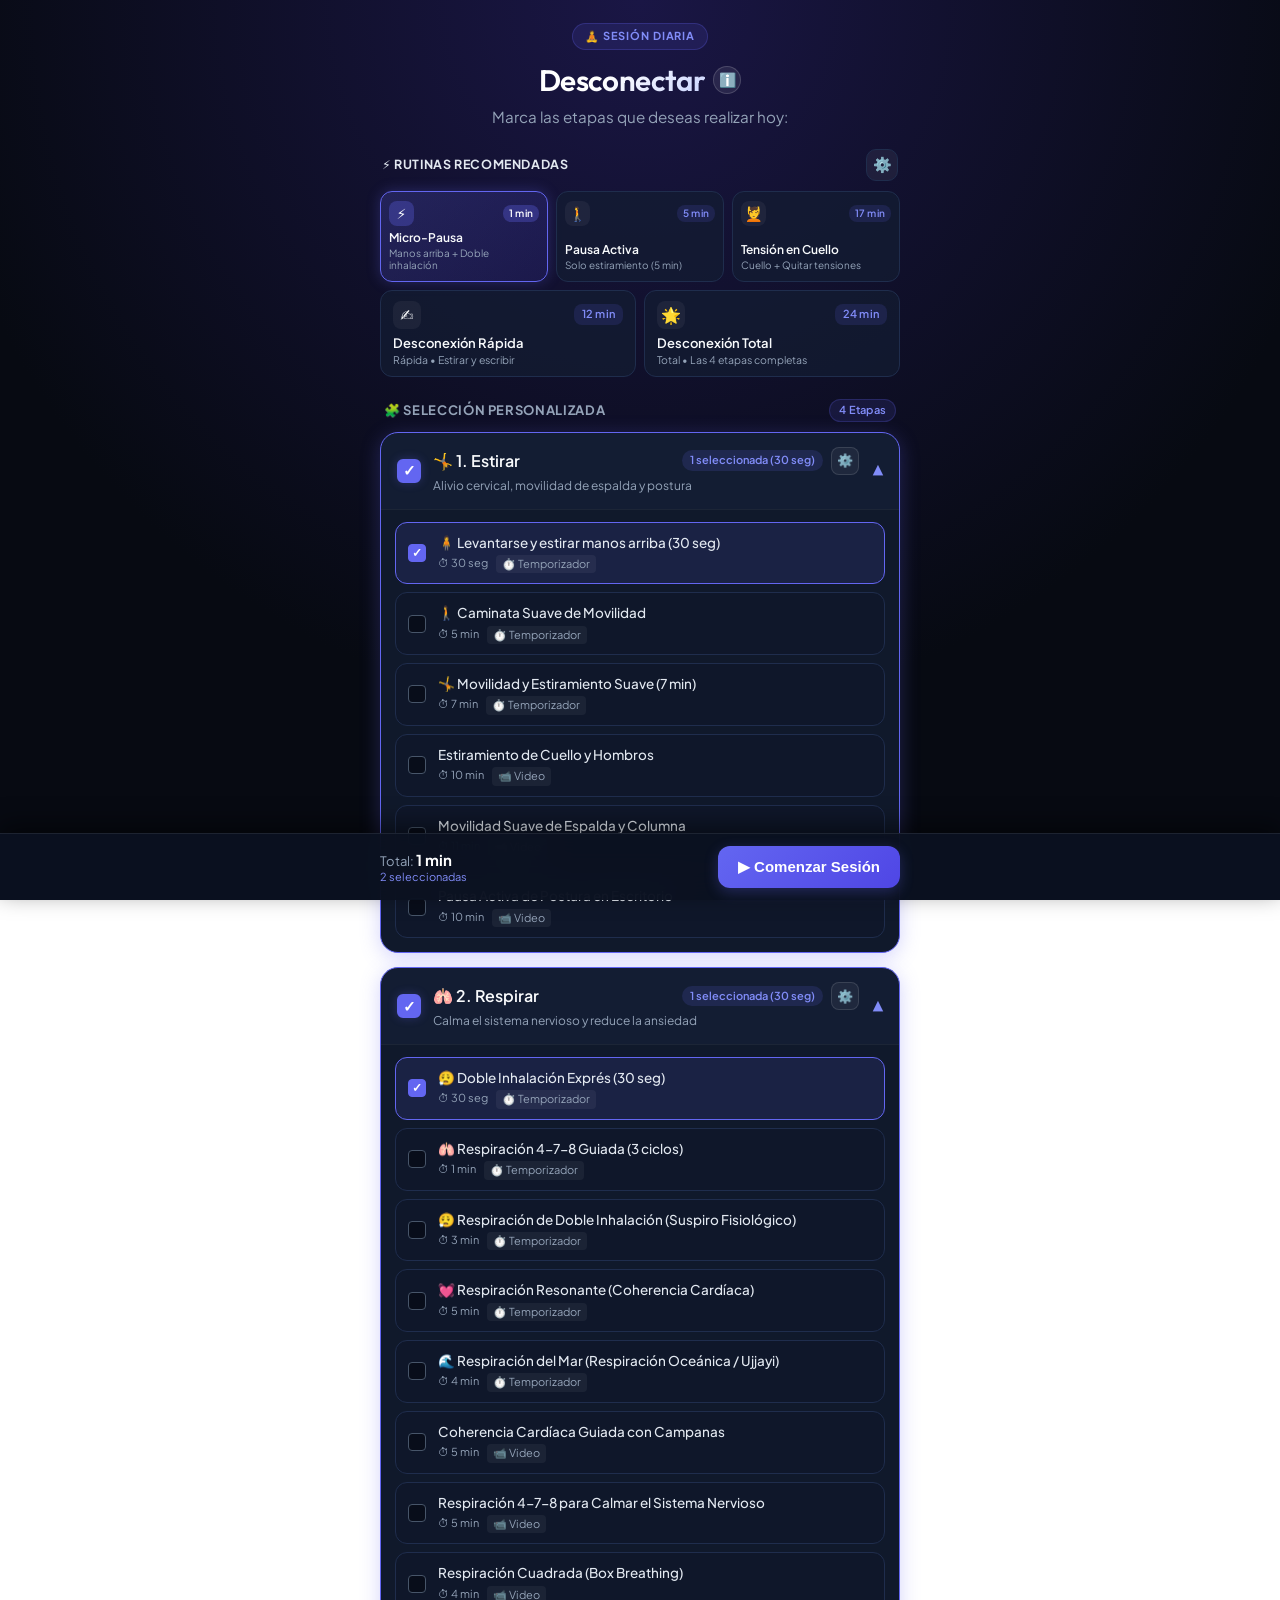
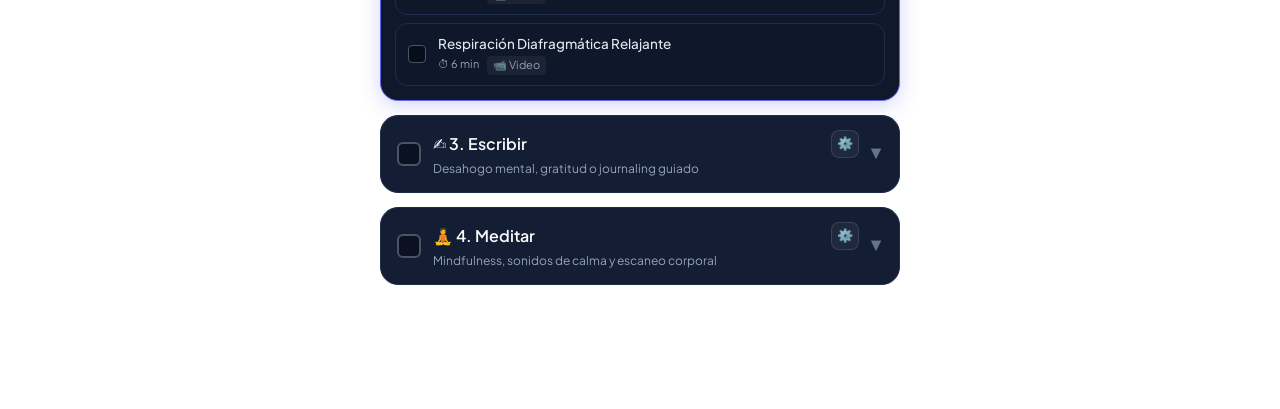
==== commit 2eaab561: "v4 ajustes detalles antes de horizontal" ====
--- a/App_desconectar.html
+++ b/App_desconectar.html
@@ -85,38 +85,38 @@
             </div>
           </div>
 
-          <!-- 3. Cuello (17 min) -->
+          <!-- 3. Tensión en Cuello (17 min) -->
           <div class="preset-card preset-col-3" onclick="applyPreset('neck')" id="preset-neck">
             <div class="preset-card-top">
               <span class="preset-icon">💆</span>
               <span class="preset-time-pill">17 min</span>
             </div>
             <div class="preset-card-body">
-              <div class="preset-name">Cuello</div>
+              <div class="preset-name">Tensión en Cuello</div>
               <div class="preset-desc">Cuello + Quitar tensiones</div>
             </div>
           </div>
 
-          <!-- 4. Desconexión 1 (12 min) -->
+          <!-- 4. Desconexión Rápida (12 min) -->
           <div class="preset-card preset-col-2" onclick="applyPreset('quick_disconnect')" id="preset-quick_disconnect">
             <div class="preset-card-top">
               <span class="preset-icon">✍️</span>
               <span class="preset-time-pill">12 min</span>
             </div>
             <div class="preset-card-body">
-              <div class="preset-name">Desconexión 1</div>
+              <div class="preset-name">Desconexión Rápida</div>
               <div class="preset-desc">Rápida • Estirar y escribir</div>
             </div>
           </div>
 
-          <!-- 5. Desconexión 2 (24 min) -->
+          <!-- 5. Desconexión Total (24 min) -->
           <div class="preset-card preset-col-2" onclick="applyPreset('complete')" id="preset-complete">
             <div class="preset-card-top">
               <span class="preset-icon">🌟</span>
               <span class="preset-time-pill">24 min</span>
             </div>
             <div class="preset-card-body">
-              <div class="preset-name">Desconexión 2</div>
+              <div class="preset-name">Desconexión Total</div>
               <div class="preset-desc">Total • Las 4 etapas completas</div>
             </div>
           </div>
@@ -129,7 +129,7 @@
       <!-- SECCIÓN: CONFIGURACIÓN PASO A PASO -->
       <div class="stages-section-header">
         <div class="stages-section-title-wrap">
-          <span class="stages-section-title">🧩 O personaliza tus etapas</span>
+          <span class="stages-section-title">🧩 Selección personalizada</span>
         </div>
         <span class="stages-section-badge">4 Etapas</span>
       </div>
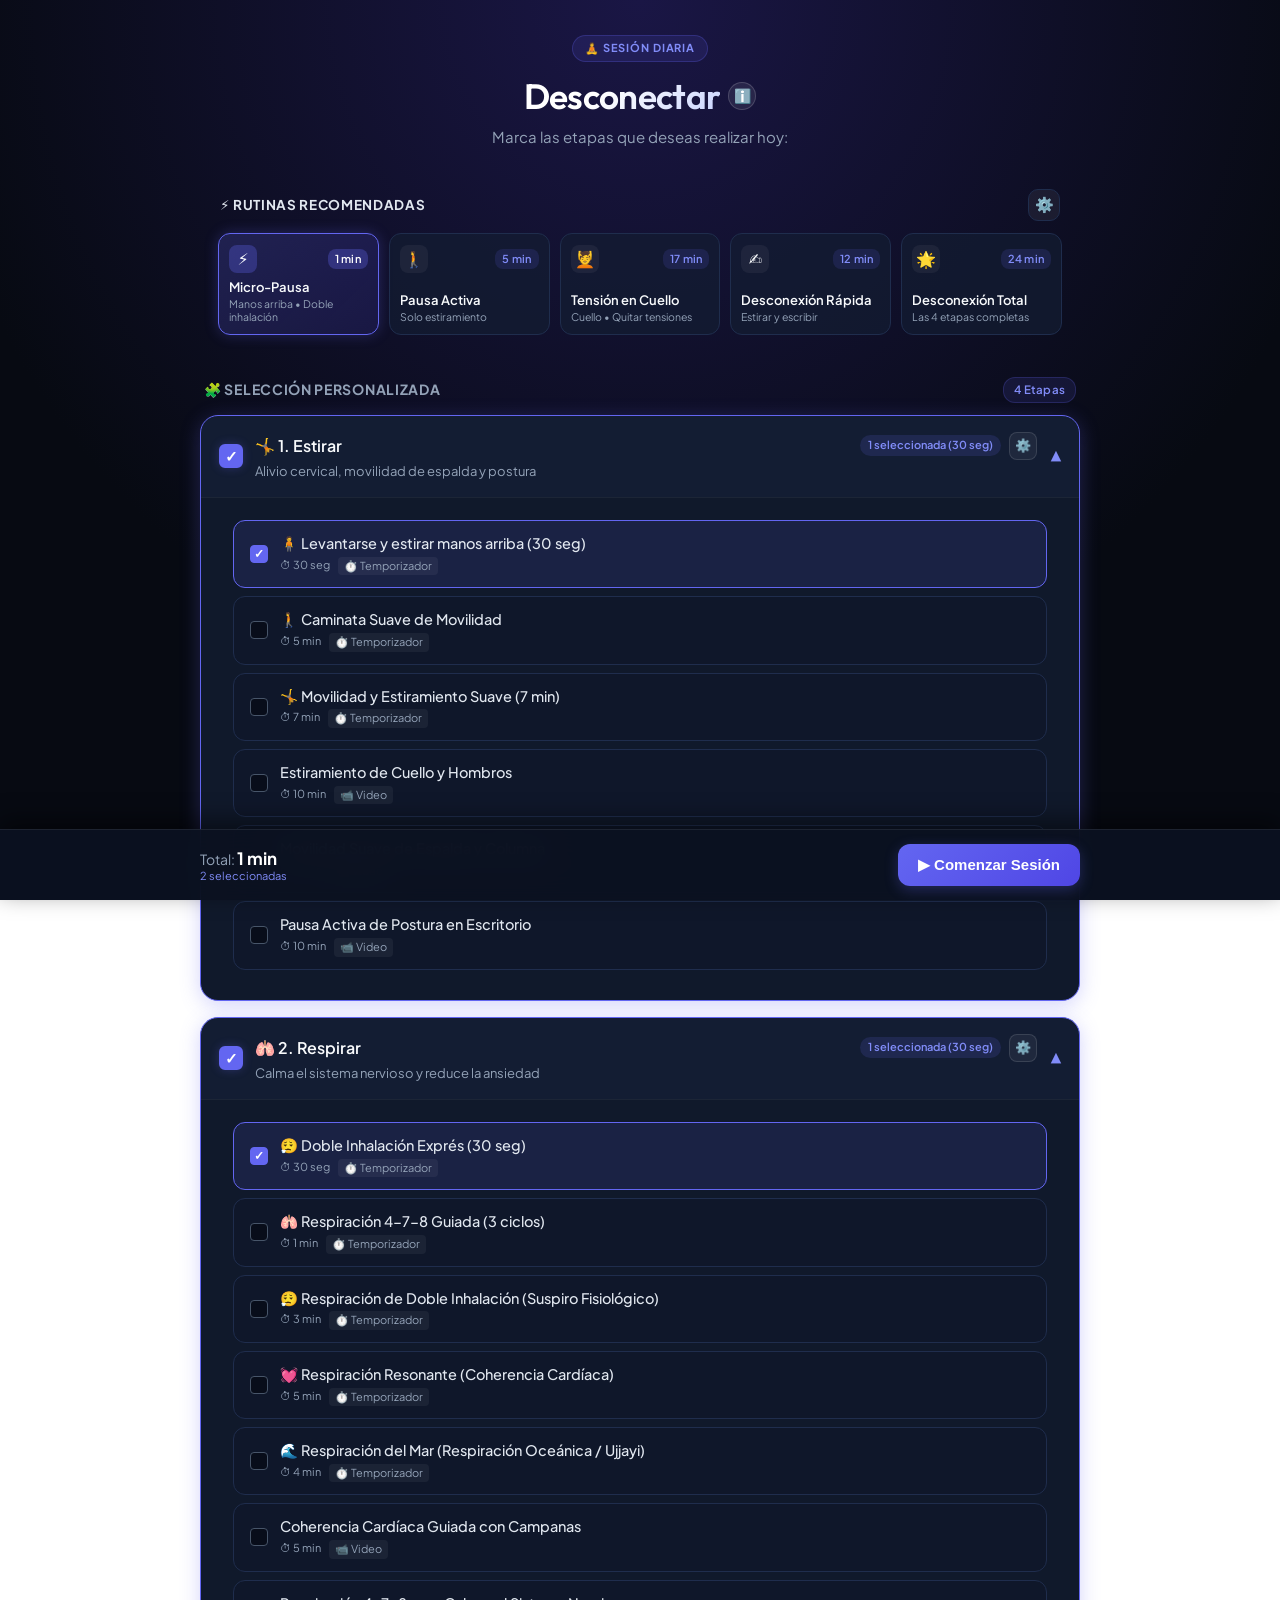
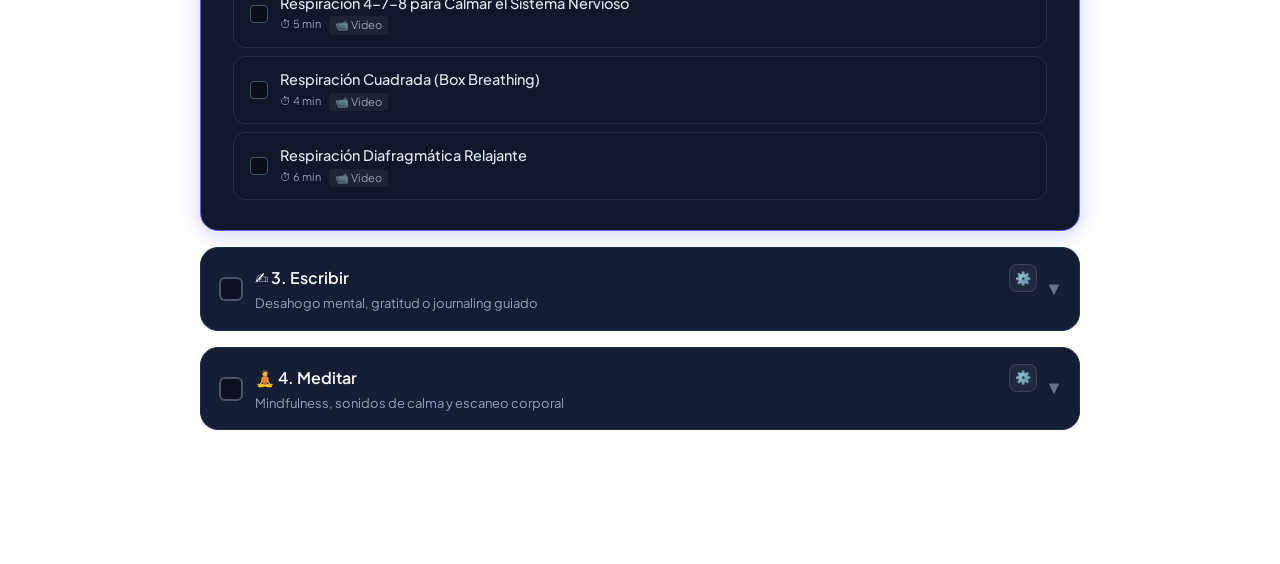
==== commit a8ffd999: "v5 horizontal" ====
--- a/App_desconectar.html
+++ b/App_desconectar.html
@@ -69,7 +69,7 @@
             </div>
             <div class="preset-card-body">
               <div class="preset-name">Micro-Pausa</div>
-              <div class="preset-desc">Manos arriba + Doble inhalación</div>
+              <div class="preset-desc">Manos arriba • Doble inhalación</div>
             </div>
           </div>
 
@@ -81,7 +81,7 @@
             </div>
             <div class="preset-card-body">
               <div class="preset-name">Pausa Activa</div>
-              <div class="preset-desc">Solo estiramiento (5 min)</div>
+              <div class="preset-desc">Solo estiramiento</div>
             </div>
           </div>
 
@@ -93,7 +93,7 @@
             </div>
             <div class="preset-card-body">
               <div class="preset-name">Tensión en Cuello</div>
-              <div class="preset-desc">Cuello + Quitar tensiones</div>
+              <div class="preset-desc">Cuello • Quitar tensiones</div>
             </div>
           </div>
 
@@ -105,7 +105,7 @@
             </div>
             <div class="preset-card-body">
               <div class="preset-name">Desconexión Rápida</div>
-              <div class="preset-desc">Rápida • Estirar y escribir</div>
+              <div class="preset-desc">Estirar y escribir</div>
             </div>
           </div>
 
@@ -117,7 +117,7 @@
             </div>
             <div class="preset-card-body">
               <div class="preset-name">Desconexión Total</div>
-              <div class="preset-desc">Total • Las 4 etapas completas</div>
+              <div class="preset-desc">Las 4 etapas completas</div>
             </div>
           </div>
 
--- a/styles.css
+++ b/styles.css
@@ -408,9 +408,9 @@
   border-style: dashed;
 }
 
-/* Si hay solo 1 rutina personalizada: se muestra horizontal a lo ancho (span 6) */
+/* Si hay solo 1 rutina personalizada o la última impar: se muestra a lo ancho (1 / -1) */
 .preset-custom-card.custom-single {
-  grid-column: span 6;
+  grid-column: 1 / -1;
   flex-direction: row;
   align-items: center;
   justify-content: space-between;
@@ -2229,3 +2229,433 @@
 .btn-pwa-install:active {
   transform: scale(0.96);
 }
+
+/* ==========================================================================
+   MODO HORIZONTAL: WEB DE ESCRITORIO Y TABLETS (LANDSCAPE & WIDESCREEN)
+   ========================================================================== */
+@media (min-width: 768px) and (min-height: 481px) {
+  body {
+    padding: 24px 20px 110px;
+  }
+
+  .app-container {
+    max-width: 880px;
+  }
+
+  /* 1. Encabezado */
+  .header {
+    margin-bottom: 24px;
+    padding-top: 10px;
+  }
+
+  .header h1 {
+    font-size: 2.2rem;
+  }
+
+  .header p {
+    font-size: 15px;
+  }
+
+  /* 2. Rutinas Recomendadas: Las 5 juntas en una sola fila continua */
+  .presets-box {
+    padding: 16px 18px;
+    margin-bottom: 20px;
+  }
+
+  .presets-header {
+    margin-bottom: 12px;
+  }
+
+  .presets-title {
+    font-size: 13.5px;
+  }
+
+  .presets-grid {
+    grid-template-columns: repeat(5, minmax(0, 1fr));
+    gap: 10px;
+  }
+
+  /* Todas las 5 tarjetas de recomendaciones ocupan exactamente 1 columna */
+  .preset-col-3,
+  .preset-col-2 {
+    grid-column: span 1;
+    min-height: 88px;
+    padding: 11px 10px;
+  }
+
+  .preset-col-3 .preset-card-top,
+  .preset-col-2 .preset-card-top {
+    margin-bottom: 6px;
+  }
+
+  .preset-col-3 .preset-icon,
+  .preset-col-2 .preset-icon {
+    width: 28px;
+    height: 28px;
+    font-size: 16px;
+  }
+
+  .preset-col-3 .preset-time-pill,
+  .preset-col-2 .preset-time-pill {
+    font-size: 11px;
+    padding: 2px 7px;
+  }
+
+  .preset-col-3 .preset-name,
+  .preset-col-2 .preset-name {
+    font-size: 13px;
+    font-weight: 600;
+  }
+
+  .preset-col-3 .preset-desc,
+  .preset-col-2 .preset-desc {
+    font-size: 10.5px;
+  }
+
+  /* Rutinas personalizadas en rejilla horizontal */
+  .preset-custom-card.custom-single {
+    grid-column: 1 / -1;
+    padding: 12px 18px;
+  }
+
+  .preset-custom-card.custom-grid {
+    grid-column: span 1;
+    min-height: 88px;
+  }
+
+  /* 3. Separador de selección personalizada */
+  .stages-section-header {
+    margin: 26px 0 12px 0;
+    padding: 0 4px;
+  }
+
+  .stages-section-title {
+    font-size: 14px;
+  }
+
+  .stages-section-badge {
+    font-size: 11.5px;
+    padding: 3px 10px;
+  }
+
+  /* 4. Etapas en secuencia vertical expandidas */
+  .stages-list {
+    gap: 16px;
+  }
+
+  .stage-card {
+    border-radius: var(--radius-lg);
+  }
+
+  .stage-header {
+    padding: 16px 18px;
+  }
+
+  .stage-title {
+    font-size: 16px;
+  }
+
+  .stage-desc {
+    font-size: 13px;
+  }
+
+  .options-list {
+    padding: 10px 18px 16px;
+  }
+
+  .option-item {
+    padding: 12px 16px;
+  }
+
+  .option-title {
+    font-size: 14.5px;
+  }
+
+  /* 5. Barra Inferior Sticky */
+  .bottom-sticky-bar {
+    padding: 14px 20px;
+  }
+
+  .bottom-bar-inner {
+    max-width: 880px;
+  }
+
+  .bottom-summary-text {
+    font-size: 14px;
+  }
+
+  .bottom-summary-text strong {
+    font-size: 17px;
+  }
+
+  /* 6. Reproductor en Pantalla Ancha */
+  #player-section {
+    padding: 22px;
+    border-radius: var(--radius-lg);
+  }
+
+  .player-header {
+    margin-bottom: 16px;
+  }
+
+  .player-header h3 {
+    font-size: 1.35rem;
+  }
+
+  .video-wrapper {
+    max-width: 880px;
+    aspect-ratio: 16 / 9;
+    border-radius: var(--radius-lg);
+    box-shadow: 0 12px 40px rgba(0, 0, 0, 0.7);
+  }
+
+  #zen-notepad-wrapper {
+    padding: 22px;
+    border-radius: var(--radius-lg);
+  }
+
+  .zen-textarea {
+    min-height: 240px;
+    font-size: 16px;
+    padding: 18px;
+  }
+
+  #zen-timer-wrapper {
+    padding: 32px 20px;
+    border-radius: var(--radius-lg);
+  }
+
+  .timer-zen-circle {
+    width: 190px;
+    height: 190px;
+    margin-bottom: 20px;
+  }
+
+  .timer-zen-icon {
+    font-size: 44px;
+  }
+
+  .timer-zen-number {
+    font-size: 38px;
+  }
+
+  .player-controls-bar {
+    padding: 14px 18px;
+    margin-top: 16px;
+  }
+}
+
+/* ==========================================================================
+   MODO HORIZONTAL: CELULARES EN HORIZONTAL (LANDSCAPE CON ALTURA REDUCIDA)
+   ========================================================================== */
+@media (orientation: landscape) and (max-height: 480px) {
+  body {
+    padding: 10px 14px 68px;
+  }
+
+  .app-container {
+    max-width: 100%;
+  }
+
+  /* Encabezado compacto */
+  .header {
+    margin-bottom: 10px;
+    padding-top: 0;
+  }
+
+  .header-badge {
+    font-size: 9.5px;
+    padding: 2px 8px;
+  }
+
+  .header h1 {
+    font-size: 1.3rem;
+    margin-bottom: 2px;
+  }
+
+  .header p {
+    font-size: 11.5px;
+    margin: 2px 0;
+  }
+
+  /* Presets: 5 columnas compactas en 1 fila */
+  .presets-box {
+    padding: 8px 10px;
+    margin-bottom: 10px;
+  }
+
+  .presets-header {
+    margin-bottom: 6px;
+  }
+
+  .presets-title {
+    font-size: 11px;
+  }
+
+  .presets-grid {
+    grid-template-columns: repeat(5, minmax(0, 1fr));
+    gap: 6px;
+  }
+
+  .preset-col-3,
+  .preset-col-2 {
+    grid-column: span 1;
+    min-height: 62px;
+    padding: 6px 5px;
+  }
+
+  .preset-icon {
+    width: 22px;
+    height: 22px;
+    font-size: 12px;
+  }
+
+  .preset-time-pill {
+    font-size: 9px;
+    padding: 1px 4px;
+  }
+
+  .preset-name {
+    font-size: 11px;
+    line-height: 1.15;
+  }
+
+  .preset-desc {
+    display: none; /* Se oculta para no desperdiciar la valiosa altura en celular */
+  }
+
+  .preset-custom-card.custom-single {
+    grid-column: 1 / -1;
+    min-height: 48px;
+    padding: 6px 10px;
+  }
+
+  .preset-custom-card.custom-grid {
+    grid-column: span 1;
+    min-height: 62px;
+    padding: 6px 5px;
+  }
+
+  /* Separador de etapas */
+  .stages-section-header {
+    margin: 14px 0 8px 0;
+  }
+
+  .stages-section-title {
+    font-size: 11.5px;
+  }
+
+  /* Etapas compactas */
+  .stage-header {
+    padding: 10px 12px;
+  }
+
+  .stage-title {
+    font-size: 13.5px;
+  }
+
+  .stage-desc {
+    font-size: 11px;
+  }
+
+  .option-item {
+    padding: 8px 10px;
+  }
+
+  /* Barra inferior sticky compacta */
+  .bottom-sticky-bar {
+    padding: 6px 12px;
+  }
+
+  .bottom-bar-inner {
+    max-width: 100%;
+  }
+
+  .bottom-summary-text {
+    font-size: 11.5px;
+  }
+
+  .bottom-summary-text strong {
+    font-size: 13px;
+  }
+
+  .bottom-sticky-bar .btn {
+    padding: 8px 14px;
+    font-size: 12px;
+  }
+
+  /* REPRODUCTOR EN CELULAR HORIZONTAL (SIN SCROLL VERTICAL) */
+  #player-section {
+    padding: 10px;
+  }
+
+  .player-header {
+    margin-bottom: 6px;
+  }
+
+  .player-header h3 {
+    font-size: 1rem;
+    margin: 0;
+  }
+
+  .video-wrapper {
+    max-height: calc(100vh - 135px);
+    width: auto;
+    aspect-ratio: 16 / 9;
+    margin: 0 auto;
+  }
+
+  #zen-notepad-wrapper {
+    padding: 10px 12px;
+  }
+
+  .notepad-header {
+    margin-bottom: 6px;
+  }
+
+  .notepad-prompt-title {
+    font-size: 13px;
+  }
+
+  .notepad-prompt-desc {
+    font-size: 11px;
+  }
+
+  .zen-textarea {
+    min-height: 80px;
+    padding: 8px 10px;
+    font-size: 13px;
+  }
+
+  #zen-timer-wrapper {
+    padding: 12px 10px;
+  }
+
+  .timer-zen-circle {
+    width: 110px;
+    height: 110px;
+    margin-bottom: 8px;
+  }
+
+  .timer-zen-icon {
+    font-size: 24px;
+  }
+
+  .timer-zen-number {
+    font-size: 26px;
+  }
+
+  .timer-instructions-card {
+    padding: 8px 12px;
+  }
+
+  .player-controls-bar {
+    padding: 6px 10px;
+    margin-top: 6px;
+  }
+
+  .player-controls-bar .btn {
+    padding: 6px 12px;
+    font-size: 12px;
+  }
+}
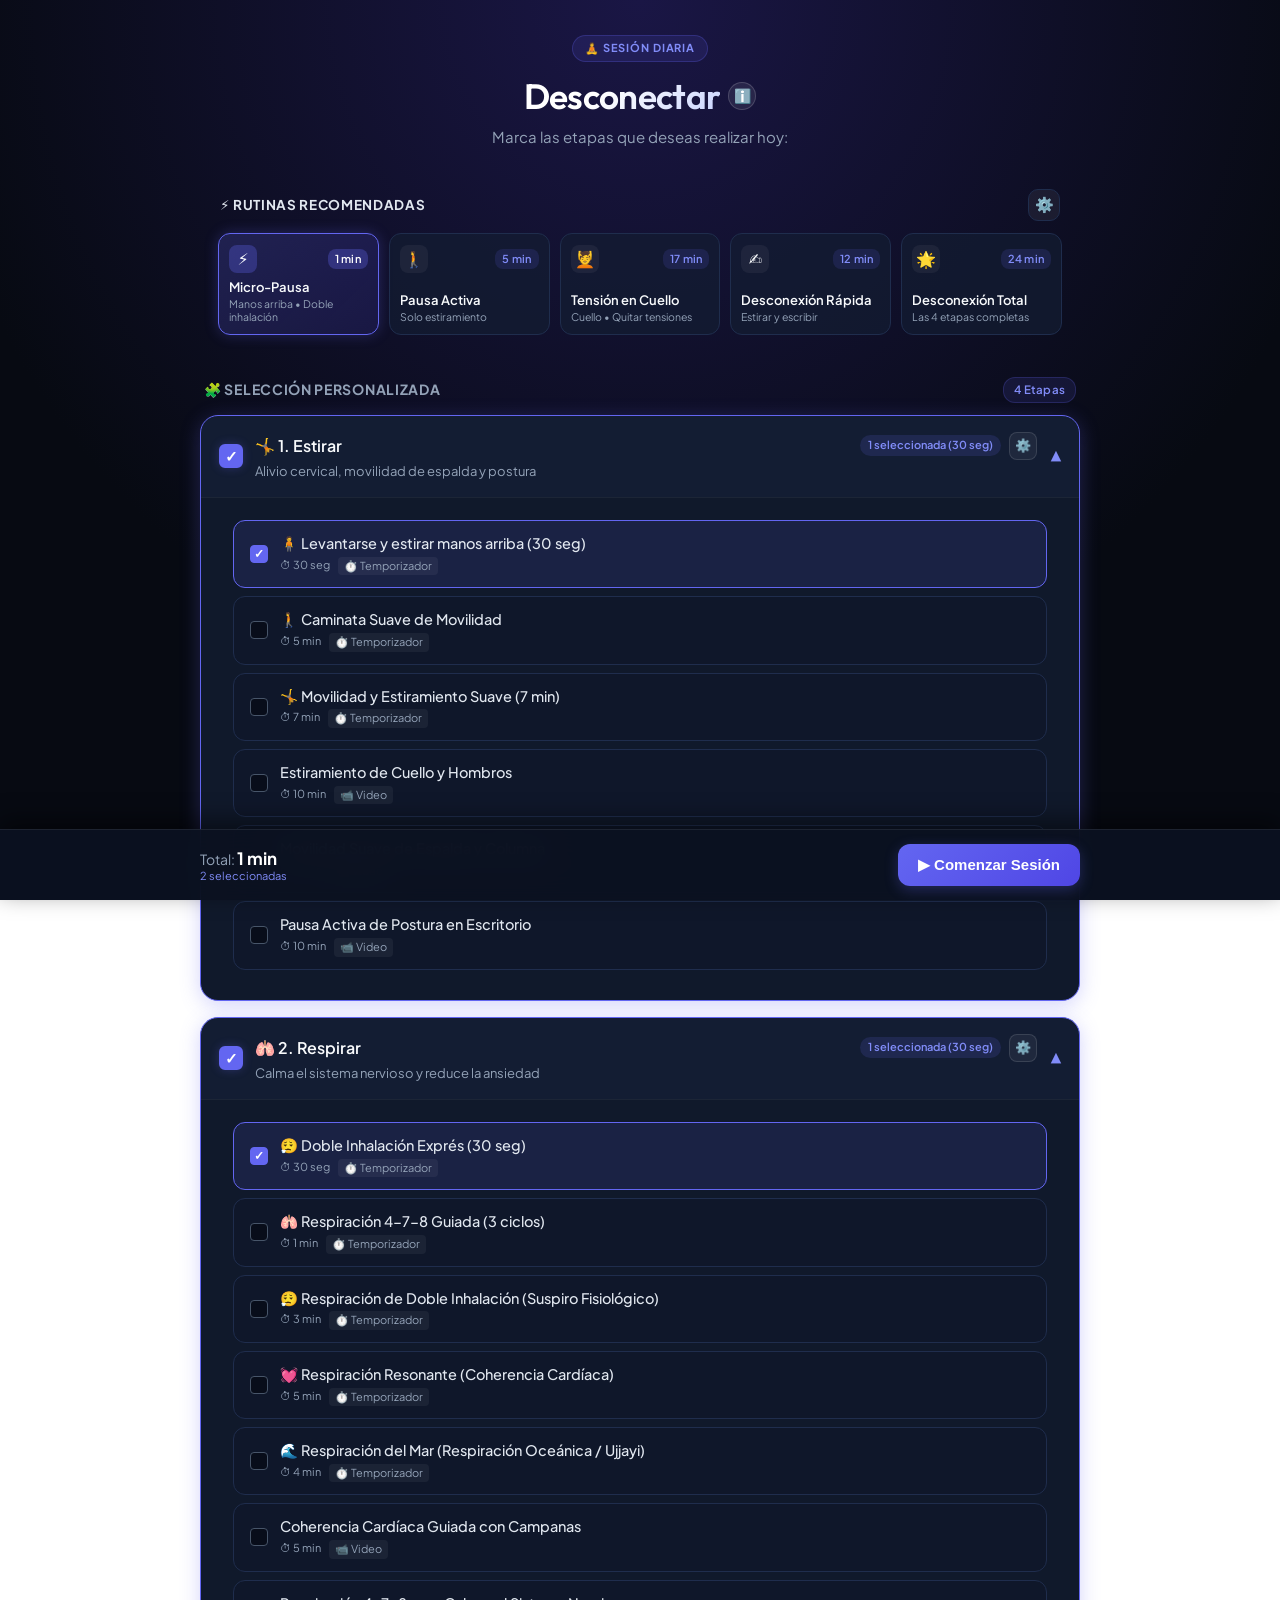
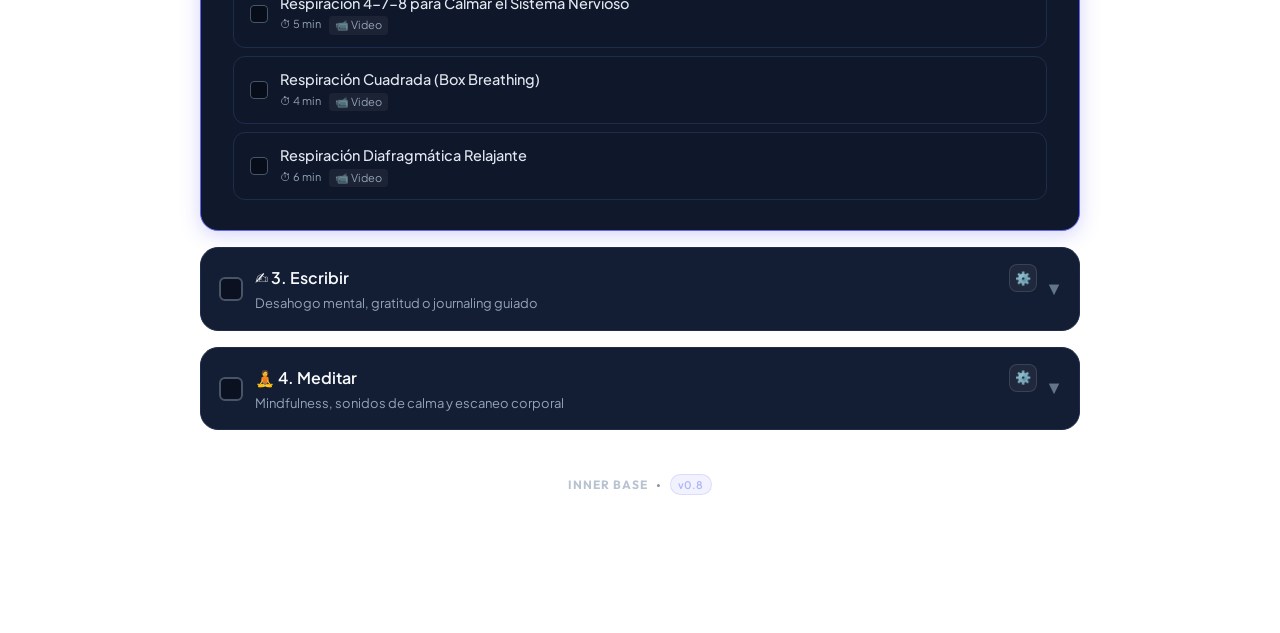
==== commit ae74e981: "v0.8 horizontal ajsutst + versiones" ====
--- a/App_desconectar.html
+++ b/App_desconectar.html
@@ -27,7 +27,7 @@
   <link href="https://fonts.googleapis.com/css2?family=Outfit:wght@500;600;700&family=Plus+Jakarta+Sans:wght@400;500;600;700&display=swap" rel="stylesheet">
   
   <!-- Estilos Mobile First -->
-  <link rel="stylesheet" href="styles.css">
+  <link rel="stylesheet" href="styles.css?v=10">
 </head>
 <body>
 
@@ -222,6 +222,13 @@
         </div>
 
       </div>
+
+      <!-- MARCA DE AGUA (INNER BASE) -->
+      <footer class="app-watermark">
+        <span class="watermark-brand">Inner Base</span>
+        <span class="watermark-dot">•</span>
+        <span class="watermark-version">v0.8</span>
+      </footer>
     </div>
 
     <!-- PASO 2: REPRODUCTOR Y ZONA ZEN -->
@@ -331,9 +338,16 @@
 
         <div class="ctrl-group" id="video-extra-controls">
           <button class="btn-icon" id="mute-btn" onclick="toggleMute()" title="Silenciar">🔊</button>
-          <button class="btn-icon" onclick="toggleFullscreen()" title="Pantalla completa">⛶</button>
-        </div>
-      </div>
+          <button class="btn-icon" id="fullscreen-btn" onclick="toggleFullscreen()" title="Pantalla completa">⛶</button>
+        </div>
+      </div>
+
+      <!-- MARCA DE AGUA (INNER BASE) -->
+      <footer class="app-watermark watermark-player">
+        <span class="watermark-brand">Inner Base</span>
+        <span class="watermark-dot">•</span>
+        <span class="watermark-version">v0.8</span>
+      </footer>
     </div>
 
   </div> <!-- Fin app-container -->
@@ -647,6 +661,6 @@
   <script src="https://www.youtube.com/iframe_api"></script>
 
   <!-- LÓGICA DE LA APLICACIÓN -->
-  <script src="app.js"></script>
+  <script src="app.js?v=10"></script>
 </body>
 </html>
--- a/styles.css
+++ b/styles.css
@@ -2404,6 +2404,8 @@
 
   .video-wrapper {
     max-width: 880px;
+    width: 100%;
+    margin: 0 auto;
     aspect-ratio: 16 / 9;
     border-radius: var(--radius-lg);
     box-shadow: 0 12px 40px rgba(0, 0, 0, 0.7);
@@ -2659,3 +2661,211 @@
     font-size: 12px;
   }
 }
+
+/* ==========================================================================
+   MODO PANTALLA COMPLETA CINEMATOGRÁFICO (:fullscreen / -webkit-full-screen / .is-fullscreen)
+   ========================================================================== */
+#player-section:fullscreen,
+#player-section.is-fullscreen {
+  position: fixed !important;
+  inset: 0 !important;
+  width: 100vw !important;
+  height: 100vh !important;
+  max-width: 100vw !important;
+  background: #060911 !important;
+  display: flex !important;
+  flex-direction: column !important;
+  justify-content: center !important;
+  align-items: center !important;
+  padding: 16px 24px !important;
+  box-sizing: border-box !important;
+  border: none !important;
+  border-radius: 0 !important;
+  overflow: hidden !important;
+  margin: 0 !important;
+  z-index: 99999 !important;
+}
+
+#player-section:-webkit-full-screen {
+  position: fixed !important;
+  inset: 0 !important;
+  width: 100vw !important;
+  height: 100vh !important;
+  max-width: 100vw !important;
+  background: #060911 !important;
+  display: flex !important;
+  flex-direction: column !important;
+  justify-content: center !important;
+  align-items: center !important;
+  padding: 16px 24px !important;
+  box-sizing: border-box !important;
+  border: none !important;
+  border-radius: 0 !important;
+  overflow: hidden !important;
+  margin: 0 !important;
+  z-index: 99999 !important;
+}
+
+#player-section:fullscreen .player-header,
+#player-section.is-fullscreen .player-header {
+  width: 100% !important;
+  max-width: min(calc(100vw - 48px), calc((100vh - 130px) * 16 / 9)) !important;
+  margin: 0 auto 10px !important;
+  flex-shrink: 0 !important;
+}
+
+#player-section:-webkit-full-screen .player-header {
+  width: 100% !important;
+  max-width: min(calc(100vw - 48px), calc((100vh - 130px) * 16 / 9)) !important;
+  margin: 0 auto 10px !important;
+  flex-shrink: 0 !important;
+}
+
+#player-section:fullscreen .video-wrapper,
+#player-section.is-fullscreen .video-wrapper {
+  width: 100% !important;
+  max-width: min(calc(100vw - 48px), calc((100vh - 130px) * 16 / 9)) !important;
+  height: auto !important;
+  max-height: calc(100vh - 130px) !important;
+  aspect-ratio: 16 / 9 !important;
+  margin: 0 auto !important;
+  border-radius: var(--radius-md) !important;
+  box-shadow: 0 0 60px rgba(0, 0, 0, 0.9) !important;
+}
+
+#player-section:-webkit-full-screen .video-wrapper {
+  width: 100% !important;
+  max-width: min(calc(100vw - 48px), calc((100vh - 130px) * 16 / 9)) !important;
+  height: auto !important;
+  max-height: calc(100vh - 130px) !important;
+  aspect-ratio: 16 / 9 !important;
+  margin: 0 auto !important;
+  border-radius: var(--radius-md) !important;
+  box-shadow: 0 0 60px rgba(0, 0, 0, 0.9) !important;
+}
+
+#player-section:fullscreen .progress-container,
+#player-section.is-fullscreen .progress-container {
+  width: 100% !important;
+  max-width: min(calc(100vw - 48px), calc((100vh - 130px) * 16 / 9)) !important;
+  margin: 12px auto 0 !important;
+  flex-shrink: 0 !important;
+}
+
+#player-section:-webkit-full-screen .progress-container {
+  width: 100% !important;
+  max-width: min(calc(100vw - 48px), calc((100vh - 130px) * 16 / 9)) !important;
+  margin: 12px auto 0 !important;
+  flex-shrink: 0 !important;
+}
+
+#player-section:fullscreen .controls,
+#player-section.is-fullscreen .controls {
+  width: 100% !important;
+  max-width: min(calc(100vw - 48px), calc((100vh - 130px) * 16 / 9)) !important;
+  margin: 10px auto 0 !important;
+  flex-shrink: 0 !important;
+}
+
+#player-section:-webkit-full-screen .controls {
+  width: 100% !important;
+  max-width: min(calc(100vw - 48px), calc((100vh - 130px) * 16 / 9)) !important;
+  margin: 10px auto 0 !important;
+  flex-shrink: 0 !important;
+}
+
+#player-section:fullscreen #zen-timer-wrapper,
+#player-section.is-fullscreen #zen-timer-wrapper {
+  width: 100% !important;
+  max-width: 800px !important;
+  margin: 0 auto !important;
+  background: transparent !important;
+  border: none !important;
+}
+
+#player-section:-webkit-full-screen #zen-timer-wrapper {
+  width: 100% !important;
+  max-width: 800px !important;
+  margin: 0 auto !important;
+  background: transparent !important;
+  border: none !important;
+}
+
+#player-section:fullscreen #zen-notepad-wrapper,
+#player-section.is-fullscreen #zen-notepad-wrapper {
+  width: 100% !important;
+  max-width: 900px !important;
+  margin: 0 auto !important;
+}
+
+#player-section:-webkit-full-screen #zen-notepad-wrapper {
+  width: 100% !important;
+  max-width: 900px !important;
+  margin: 0 auto !important;
+}
+
+/* ==========================================================================
+   MARCA DE AGUA (INNER BASE • v0.8)
+   ========================================================================== */
+.app-watermark {
+  display: flex;
+  align-items: center;
+  justify-content: center;
+  gap: 8px;
+  margin: 36px auto 20px;
+  padding: 8px 14px;
+  color: #64748b;
+  font-size: 12px;
+  letter-spacing: 0.06em;
+  user-select: none;
+  opacity: 0.65;
+  transition: opacity 0.25s ease, color 0.25s ease;
+  width: fit-content;
+}
+
+.app-watermark:hover {
+  opacity: 1;
+}
+
+.watermark-brand {
+  font-family: 'Outfit', sans-serif;
+  font-weight: 700;
+  letter-spacing: 0.08em;
+  color: #94a3b8;
+  font-size: 12px;
+  text-transform: uppercase;
+}
+
+.watermark-dot {
+  color: #475569;
+  font-size: 9px;
+  line-height: 1;
+}
+
+.watermark-version {
+  display: inline-flex;
+  align-items: center;
+  background: rgba(99, 102, 241, 0.12);
+  color: #818cf8;
+  border: 1px solid rgba(99, 102, 241, 0.28);
+  border-radius: 999px;
+  padding: 1.5px 7.5px;
+  font-size: 10.5px;
+  font-weight: 600;
+  text-transform: none;
+  letter-spacing: normal;
+}
+
+.watermark-player {
+  margin-top: 22px;
+  margin-bottom: 2px;
+}
+
+#player-section:fullscreen .watermark-player,
+#player-section.is-fullscreen .watermark-player,
+#player-section:-webkit-full-screen .watermark-player {
+  margin-top: 14px !important;
+  margin-bottom: 0 !important;
+  opacity: 0.4 !important;
+}
+
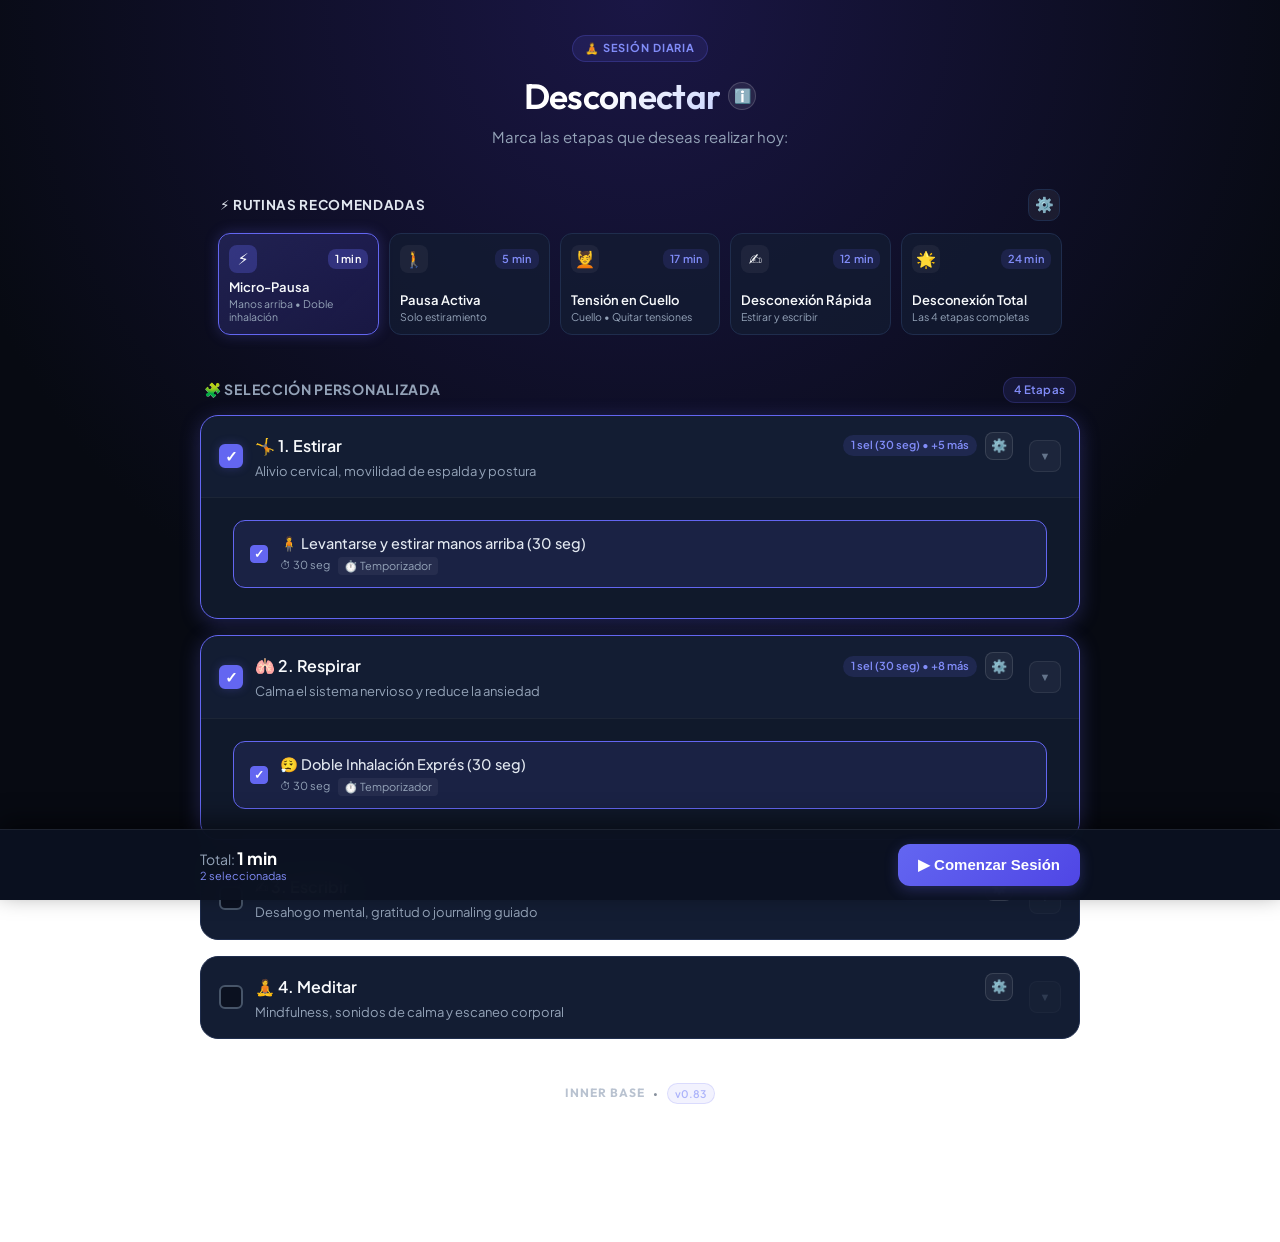
==== commit f6b204e3: "0.83 ajuste de acordeon" ====
--- a/App_desconectar.html
+++ b/App_desconectar.html
@@ -2,7 +2,7 @@
 <html lang="es">
 <head>
   <meta charset="UTF-8">
-  <meta name="viewport" content="width=device-width, initial-scale=1.0, maximum-scale=1.0, user-scalable=no">
+  <meta name="viewport" content="width=device-width, initial-scale=1.0, viewport-fit=cover">
   <!-- Política de Referrer para evitar el Error 153 de YouTube -->
   <meta name="referrer" content="strict-origin-when-cross-origin">
   <title>Desconectar • Rutina en 4 Etapas</title>
@@ -27,7 +27,7 @@
   <link href="https://fonts.googleapis.com/css2?family=Outfit:wght@500;600;700&family=Plus+Jakarta+Sans:wght@400;500;600;700&display=swap" rel="stylesheet">
   
   <!-- Estilos Mobile First -->
-  <link rel="stylesheet" href="styles.css?v=10">
+  <link rel="stylesheet" href="styles.css?v=14">
 </head>
 <body>
 
@@ -139,7 +139,7 @@
 
         <!-- ETAPA 1: ESTIRAR -->
         <div class="stage-card" id="card-stage-estirar">
-          <div class="stage-header" onclick="toggleStage('estirar')">
+          <div class="stage-header" onclick="toggleStage('estirar', event)">
             <input type="checkbox" class="stage-checkbox" id="check-stage-estirar" onclick="event.stopPropagation(); onStageCheckboxClick('estirar')">
             <div class="stage-info">
               <div class="stage-title-row">
@@ -151,7 +151,11 @@
               </div>
               <div class="stage-desc">Alivio cervical, movilidad de espalda y postura</div>
             </div>
-            <span class="chevron-icon">▼</span>
+            <button type="button" class="stage-chevron-btn" id="chevron-btn-estirar"
+              onclick="event.stopPropagation(); toggleStageChevronClick('estirar', event)"
+              title="Ver más opciones" aria-label="Ver más opciones de Estirar">
+              <span class="chevron-icon" id="chevron-icon-estirar">▼</span>
+            </button>
           </div>
           <div class="stage-body">
             <div class="options-list" id="options-estirar"></div>
@@ -160,7 +164,7 @@
 
         <!-- ETAPA 2: RESPIRAR -->
         <div class="stage-card" id="card-stage-respirar">
-          <div class="stage-header" onclick="toggleStage('respirar')">
+          <div class="stage-header" onclick="toggleStage('respirar', event)">
             <input type="checkbox" class="stage-checkbox" id="check-stage-respirar" onclick="event.stopPropagation(); onStageCheckboxClick('respirar')">
             <div class="stage-info">
               <div class="stage-title-row">
@@ -172,7 +176,11 @@
               </div>
               <div class="stage-desc">Calma el sistema nervioso y reduce la ansiedad</div>
             </div>
-            <span class="chevron-icon">▼</span>
+            <button type="button" class="stage-chevron-btn" id="chevron-btn-respirar"
+              onclick="event.stopPropagation(); toggleStageChevronClick('respirar', event)"
+              title="Ver más opciones" aria-label="Ver más opciones de Respirar">
+              <span class="chevron-icon" id="chevron-icon-respirar">▼</span>
+            </button>
           </div>
           <div class="stage-body">
             <div class="options-list" id="options-respirar"></div>
@@ -181,7 +189,7 @@
 
         <!-- ETAPA 3: ESCRIBIR (HÍBRIDO: BLOC ZEN O VIDEO) -->
         <div class="stage-card" id="card-stage-escribir">
-          <div class="stage-header" onclick="toggleStage('escribir')">
+          <div class="stage-header" onclick="toggleStage('escribir', event)">
             <input type="checkbox" class="stage-checkbox" id="check-stage-escribir" onclick="event.stopPropagation(); onStageCheckboxClick('escribir')">
             <div class="stage-info">
               <div class="stage-title-row">
@@ -193,7 +201,11 @@
               </div>
               <div class="stage-desc">Desahogo mental, gratitud o journaling guiado</div>
             </div>
-            <span class="chevron-icon">▼</span>
+            <button type="button" class="stage-chevron-btn" id="chevron-btn-escribir"
+              onclick="event.stopPropagation(); toggleStageChevronClick('escribir', event)"
+              title="Ver más opciones" aria-label="Ver más opciones de Escribir">
+              <span class="chevron-icon" id="chevron-icon-escribir">▼</span>
+            </button>
           </div>
           <div class="stage-body">
             <div class="options-list" id="options-escribir"></div>
@@ -202,7 +214,7 @@
 
         <!-- ETAPA 4: MEDITAR -->
         <div class="stage-card" id="card-stage-meditar">
-          <div class="stage-header" onclick="toggleStage('meditar')">
+          <div class="stage-header" onclick="toggleStage('meditar', event)">
             <input type="checkbox" class="stage-checkbox" id="check-stage-meditar" onclick="event.stopPropagation(); onStageCheckboxClick('meditar')">
             <div class="stage-info">
               <div class="stage-title-row">
@@ -214,7 +226,11 @@
               </div>
               <div class="stage-desc">Mindfulness, sonidos de calma y escaneo corporal</div>
             </div>
-            <span class="chevron-icon">▼</span>
+            <button type="button" class="stage-chevron-btn" id="chevron-btn-meditar"
+              onclick="event.stopPropagation(); toggleStageChevronClick('meditar', event)"
+              title="Ver más opciones" aria-label="Ver más opciones de Meditar">
+              <span class="chevron-icon" id="chevron-icon-meditar">▼</span>
+            </button>
           </div>
           <div class="stage-body">
             <div class="options-list" id="options-meditar"></div>
@@ -227,7 +243,7 @@
       <footer class="app-watermark">
         <span class="watermark-brand">Inner Base</span>
         <span class="watermark-dot">•</span>
-        <span class="watermark-version">v0.8</span>
+        <span class="watermark-version">v0.83</span>
       </footer>
     </div>
 
@@ -346,7 +362,7 @@
       <footer class="app-watermark watermark-player">
         <span class="watermark-brand">Inner Base</span>
         <span class="watermark-dot">•</span>
-        <span class="watermark-version">v0.8</span>
+        <span class="watermark-version">v0.83</span>
       </footer>
     </div>
 
@@ -661,6 +677,6 @@
   <script src="https://www.youtube.com/iframe_api"></script>
 
   <!-- LÓGICA DE LA APLICACIÓN -->
-  <script src="app.js?v=10"></script>
+  <script src="app.js?v=14"></script>
 </body>
 </html>
--- a/styles.css
+++ b/styles.css
@@ -813,12 +813,50 @@
   margin-top: 2px;
 }
 
+.stage-chevron-btn {
+  background: rgba(255, 255, 255, 0.04);
+  border: 1px solid rgba(255, 255, 255, 0.08);
+  border-radius: 8px;
+  width: 32px;
+  height: 32px;
+  display: flex;
+  align-items: center;
+  justify-content: center;
+  cursor: pointer;
+  color: var(--text-sub);
+  transition: all 0.25s cubic-bezier(0.16, 1, 0.3, 1);
+  flex-shrink: 0;
+  padding: 0;
+  margin-left: 4px;
+}
+
+.stage-chevron-btn:hover {
+  background: rgba(99, 102, 241, 0.18);
+  border-color: rgba(99, 102, 241, 0.5);
+  color: #fff;
+  transform: scale(1.06);
+}
+
+.stage-chevron-btn:active {
+  transform: scale(0.94);
+}
+
 .chevron-icon {
-  font-size: 14px;
-  color: var(--text-sub);
-  transition: transform 0.25s;
-}
-.stage-card.active .chevron-icon {
+  font-size: 11px;
+  display: inline-block;
+  line-height: 1;
+  transition: transform 0.25s cubic-bezier(0.16, 1, 0.3, 1), color 0.2s ease;
+}
+
+/* Solo gira cuando el acordeón de opciones adicionales está desplegado */
+.stage-card.accordion-open .stage-chevron-btn {
+  background: rgba(99, 102, 241, 0.25);
+  border-color: var(--primary);
+  color: var(--primary-light);
+  box-shadow: 0 0 10px rgba(99, 102, 241, 0.3);
+}
+
+.stage-card.accordion-open .chevron-icon {
   transform: rotate(180deg);
   color: var(--primary-light);
 }
@@ -939,6 +977,71 @@
   border-color: var(--primary-light);
   color: var(--text-main);
   background: rgba(99, 102, 241, 0.08);
+}
+
+/* ==========================================================================
+   ACORDEÓN DE OTRAS PRÁCTICAS POR CATEGORÍA
+   ========================================================================== */
+.stage-accordion-header-hint {
+  font-size: 11px;
+  font-weight: 600;
+  color: var(--text-muted);
+  text-transform: uppercase;
+  letter-spacing: 0.5px;
+  padding: 6px 4px 2px;
+  display: flex;
+  align-items: center;
+  gap: 6px;
+}
+
+.stage-accordion-header-hint::after {
+  content: "";
+  flex: 1;
+  height: 1px;
+  background: rgba(255, 255, 255, 0.08);
+}
+
+.stage-accordion-close-btn {
+  display: flex;
+  align-items: center;
+  justify-content: center;
+  gap: 6px;
+  width: 100%;
+  padding: 8px 12px;
+  margin-top: 6px;
+  background: rgba(15, 23, 42, 0.45);
+  border: 1px dashed rgba(255, 255, 255, 0.12);
+  border-radius: var(--radius-sm);
+  color: var(--text-muted);
+  font-family: 'Plus Jakarta Sans', system-ui, sans-serif;
+  font-size: 11px;
+  font-weight: 600;
+  letter-spacing: 0.3px;
+  cursor: pointer;
+  transition: all 0.2s ease;
+  user-select: none;
+}
+
+.stage-accordion-close-btn:hover {
+  background: rgba(99, 102, 241, 0.15);
+  border-color: rgba(99, 102, 241, 0.4);
+  color: var(--primary-light);
+}
+
+.stage-accordion-close-btn:active {
+  transform: scale(0.98);
+}
+
+.stage-accordion-content {
+  display: none;
+  flex-direction: column;
+  gap: 8px;
+  margin-top: 6px;
+}
+
+.stage-accordion-content.open {
+  display: flex;
+  animation: fadeIn 0.25s ease;
 }
 
 /* ==========================================================================
@@ -2233,7 +2336,7 @@
 /* ==========================================================================
    MODO HORIZONTAL: WEB DE ESCRITORIO Y TABLETS (LANDSCAPE & WIDESCREEN)
    ========================================================================== */
-@media (min-width: 768px) and (min-height: 481px) {
+@media (min-width: 961px) and (min-height: 581px) {
   body {
     padding: 24px 20px 110px;
   }
@@ -2450,7 +2553,8 @@
 /* ==========================================================================
    MODO HORIZONTAL: CELULARES EN HORIZONTAL (LANDSCAPE CON ALTURA REDUCIDA)
    ========================================================================== */
-@media (orientation: landscape) and (max-height: 480px) {
+@media (orientation: landscape) and (max-height: 580px),
+       (orientation: landscape) and (max-width: 960px) {
   body {
     padding: 10px 14px 68px;
   }
@@ -2601,10 +2705,12 @@
   }
 
   .video-wrapper {
-    max-height: calc(100vh - 135px);
-    width: auto;
-    aspect-ratio: 16 / 9;
-    margin: 0 auto;
+    width: 100% !important;
+    max-width: min(100%, calc((100vh - 120px) * 16 / 9)) !important;
+    height: auto !important;
+    max-height: calc(100vh - 120px) !important;
+    aspect-ratio: 16 / 9 !important;
+    margin: 0 auto !important;
   }
 
   #zen-notepad-wrapper {
@@ -2651,15 +2757,103 @@
     padding: 8px 12px;
   }
 
-  .player-controls-bar {
-    padding: 6px 10px;
-    margin-top: 6px;
-  }
-
-  .player-controls-bar .btn {
+  .controls {
+    margin-top: 8px;
+    gap: 4px;
+  }
+
+  .controls .btn {
     padding: 6px 12px;
     font-size: 12px;
   }
+
+  .controls .btn-icon {
+    padding: 6px 9px;
+    font-size: 12px;
+  }
+
+  .progress-container {
+    margin-top: 8px;
+    height: 6px;
+  }
+}
+
+/* Soporte directo por clase JS body.is-landscape-mobile (garantiza rotación en cualquier motor móvil) */
+body.is-landscape-mobile {
+  padding: 10px 14px 68px !important;
+}
+
+body.is-landscape-mobile .app-container {
+  max-width: 100% !important;
+}
+
+body.is-landscape-mobile .header {
+  margin-bottom: 10px !important;
+  padding-top: 0 !important;
+}
+
+body.is-landscape-mobile .header h1 {
+  font-size: 1.3rem !important;
+  margin-bottom: 2px !important;
+}
+
+body.is-landscape-mobile .header p {
+  font-size: 11.5px !important;
+  margin: 2px 0 !important;
+}
+
+body.is-landscape-mobile .presets-box {
+  padding: 8px 10px !important;
+  margin-bottom: 10px !important;
+}
+
+body.is-landscape-mobile .presets-grid {
+  grid-template-columns: repeat(5, minmax(0, 1fr)) !important;
+  gap: 6px !important;
+}
+
+body.is-landscape-mobile .preset-col-3,
+body.is-landscape-mobile .preset-col-2 {
+  grid-column: span 1 !important;
+  min-height: 62px !important;
+  padding: 6px 5px !important;
+}
+
+body.is-landscape-mobile .preset-desc {
+  display: none !important;
+}
+
+body.is-landscape-mobile .stage-header {
+  padding: 10px 12px !important;
+}
+
+body.is-landscape-mobile .video-wrapper {
+  width: 100% !important;
+  max-width: min(100%, calc((100vh - 120px) * 16 / 9)) !important;
+  height: auto !important;
+  max-height: calc(100vh - 120px) !important;
+  aspect-ratio: 16 / 9 !important;
+  margin: 0 auto !important;
+}
+
+body.is-landscape-mobile .controls {
+  margin-top: 8px !important;
+  gap: 4px !important;
+}
+
+body.is-landscape-mobile .controls .btn {
+  padding: 6px 12px !important;
+  font-size: 12px !important;
+}
+
+body.is-landscape-mobile .controls .btn-icon {
+  padding: 6px 9px !important;
+  font-size: 12px !important;
+}
+
+body.is-landscape-mobile .progress-container {
+  margin-top: 8px !important;
+  height: 6px !important;
 }
 
 /* ==========================================================================
@@ -2805,7 +2999,7 @@
 }
 
 /* ==========================================================================
-   MARCA DE AGUA (INNER BASE • v0.8)
+   MARCA DE AGUA (INNER BASE • v0.83)
    ========================================================================== */
 .app-watermark {
   display: flex;
